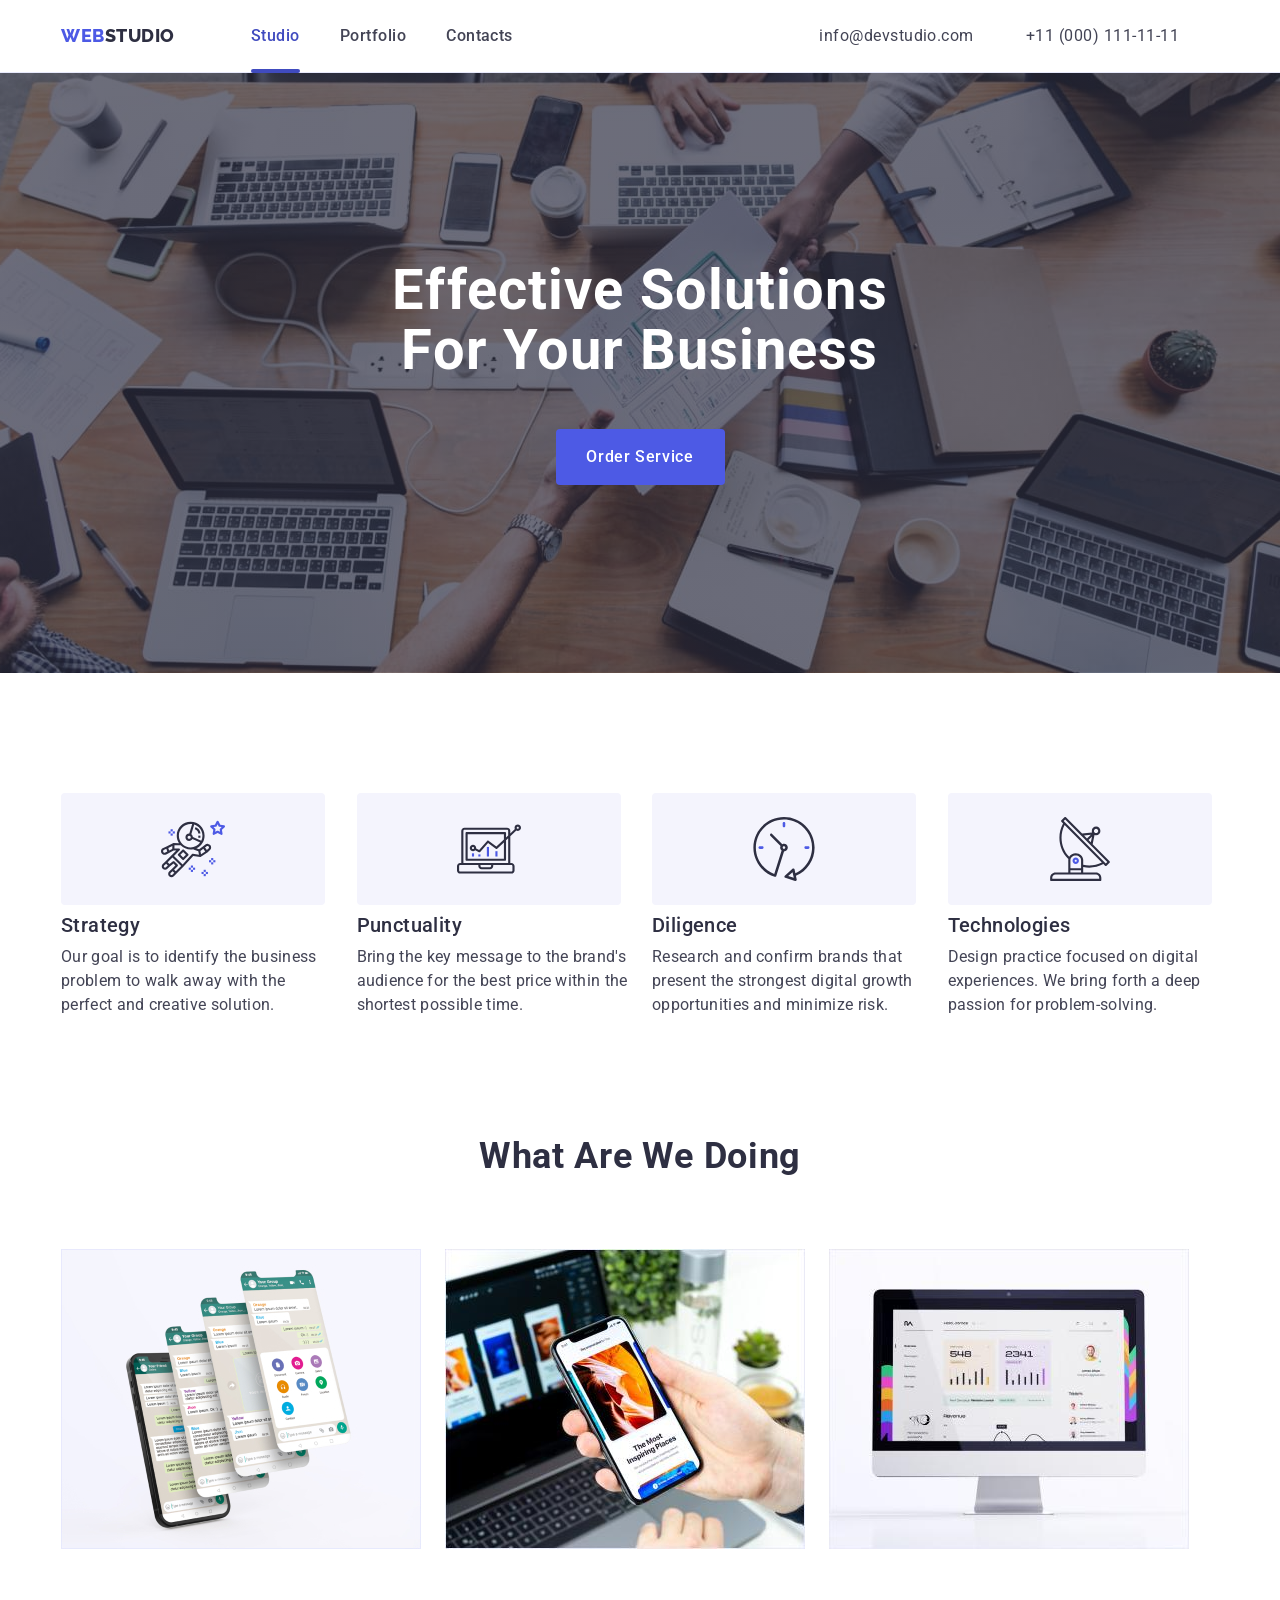
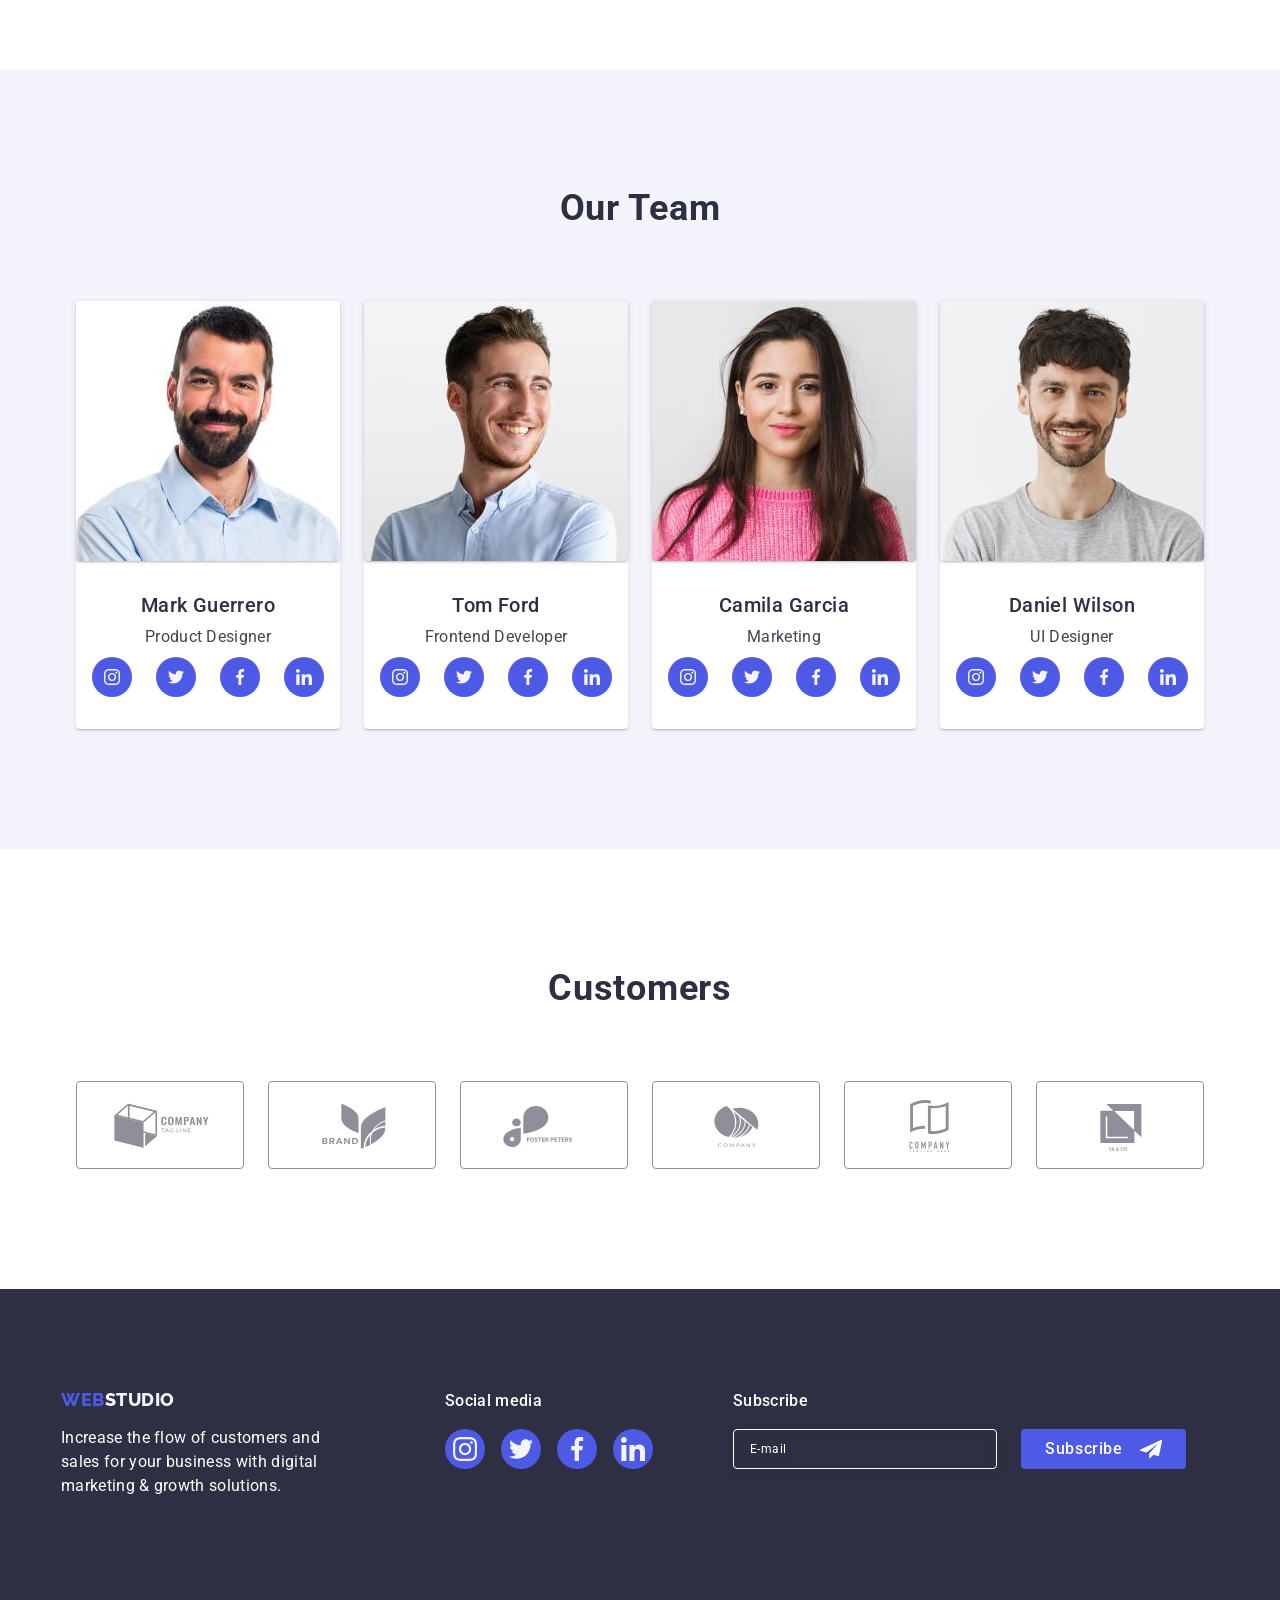
==== index.html @ eea5bcbc "Initial commit" ====
<!DOCTYPE html>
<html lang="en">
  <head>
    <meta charset="UTF-8" />
    <meta name="viewport" content="width=device-width, initial-scale=1.0" />
    <link rel="preconnect" href="https://fonts.googleapis.com" />
    <link rel="preconnect" href="https://fonts.gstatic.com" crossorigin />
    <link
      href="https://fonts.googleapis.com/css2?family=Raleway:wght@800&family=Roboto:wght@400;500;700&display=swap"
      rel="stylesheet"
    />
    <link
      rel="stylesheet"
      href="https://cdnjs.cloudflare.com/ajax/libs/modern-normalize/2.0.0/modern-normalize.min.css"
      integrity="sha512-4xo8blKMVCiXpTaLzQSLSw3KFOVPWhm/TRtuPVc4WG6kUgjH6J03IBuG7JZPkcWMxJ5huwaBpOpnwYElP/m6wg=="
      crossorigin="anonymous"
      referrerpolicy="no-referrer"
    />
    <link rel="stylesheet" href="./css/style.css" />
    <link rel="stylesheet" href="./css/media.css" />
    <title>Web-Studio</title>
  </head>
  <body>
    <header class="header">
      <div class="container header-container">
        <nav class="list header-navigation">
          <a class="logo link" href="./index.html"
            >Web<span class="studio">Studio</span></a
          >
          <ul class="list list-header">
            <li class="list-header-item">
              <a class="header-link active-studio link" href="./index.html"
                >Studio</a
              >
            </li>
            <li class="list-header-item">
              <a class="header-link link" href="./portfolio.html">Portfolio</a>
            </li>
            <li class="list-header-item">
              <a class="header-link link" href="">Contacts</a>
            </li>
          </ul>
        </nav>

        <address class="address">
          <ul class="list header-contacts-list">
            <li class="header-contacts-item">
              <a class="header-contacts link" href="mailto:info@devstudio.com"
                >info@devstudio.com</a
              >
            </li>
            <li class="header-contacts-item">
              <a class="header-contacts link" href="tel:+110001111111"
                >+11 (000) 111-11-11</a
              >
            </li>
          </ul>
        </address>
        <button class="open-menu-btn" type="button" data-menu-open>
          <svg class="svg-btn-open" width="32" height="22">
            <use href="./images/icons.svg#burger"></use>
          </svg>
        </button>
      </div>

      <!-- MOB    visually-hidden   MODAL -->
      <div class="mob-menu is-hidden" data-menu>
        <!-- <button class="close-menu-btn" type="button">X</button> -->
        <div>
          <button type="button" class="modal-btn" data-menu-close>
            <svg class="svg-btn-close" width="8" height="8">
              <use href="./images/icons.svg#icon-close-black"></use>
            </svg>
          </button>

          <ul class="list list-mob">
            <li class="list-mob-item">
              <a class="mob-link active-studio link" href="./index.html"
                >Studio</a
              >
            </li>
            <li class="list-mob-item">
              <a class="mob-link link" href="./portfolio.html">Portfolio</a>
            </li>
            <li class="list-mob-item">
              <a class="mob-link link" href="">Contacts</a>
            </li>
          </ul>
        </div>

        <div>
          <address class="address-mob">
            <ul class="list mob-contacts-list">
              <li class="mob-contacts-item-tel">
                <a class="mob-contacts-tel link" href="tel:+110001111111"
                  >+11 (000) 111-11-11</a
                >
              </li>
              <li class="mob-contacts-item-mail">
                <a
                  class="mob-contacts-mail link"
                  href="mailto:info@devstudio.com"
                  >info@devstudio.com</a
                >
              </li>
            </ul>
          </address>

          <ul class="list mob-soc-list">
            <li class="mob-soc-item">
              <a href="" class="link mob-soc-link">
                <svg class="icon-svg" width="24" height="24">
                  <use href="./images/icons.svg#icon-instagram"></use>
                </svg>
              </a>
            </li>
            <li class="mob-soc-item">
              <a href="" class="link mob-soc-link">
                <svg class="icon-svg" width="24" height="24">
                  <use href="./images/icons.svg#icon-twitter"></use>
                </svg>
              </a>
            </li>
            <li class="mob-soc-item">
              <a href="" class="link mob-soc-link">
                <svg class="icon-svg" width="24" height="24">
                  <use href="./images/icons.svg#icon-facebook"></use>
                </svg>
              </a>
            </li>
            <li class="mob-soc-item">
              <a href="" class="link mob-soc-link">
                <svg class="icon-svg" width="24" height="24">
                  <use href="./images/icons.svg#icon-linkedin"></use>
                </svg>
              </a>
            </li>
          </ul>
        </div>
      </div>
    </header>

    <main>
      <section class="hero">
        <div class="container">
          <h1 class="hero-title">Effective Solutions for Your Business</h1>

          <button class="hero-btn" type="button" data-modal-open>
            Order Service
          </button>
        </div>
      </section>

      <section class="studio">
        <div class="container">
          <h2 class="visually-hidden" id="Studio">Studio</h2>
          <ul class="list container-studio">
            <li class="studio-menu-item">
              <div class="icon-sudio">
                <svg class="icon-svg" width="64" height="64">
                  <use href="./images/icons.svg#icon-astronaut"></use>
                </svg>
              </div>
              <h3 class="studio-subtitle">Strategy</h3>
              <p class="studio-text">
                Our goal is to identify the business problem to walk away with
                the perfect and creative solution.
              </p>
            </li>
            <li class="studio-menu-item">
              <div class="icon-sudio">
                <svg class="icon-svg" width="64" height="64">
                  <use href="./images/icons.svg#icon-diagram"></use>
                </svg>
              </div>
              <h3 class="studio-subtitle">Punctuality</h3>
              <p class="studio-text">
                Bring the key message to the brand's audience for the best price
                within the shortest possible time.
              </p>
            </li>
            <li class="studio-menu-item">
              <div class="icon-sudio">
                <svg class="icon-svg" width="64" height="64">
                  <use href="./images/icons.svg#icon-clock"></use>
                </svg>
              </div>
              <h3 class="studio-subtitle">Diligence</h3>
              <p class="studio-text">
                Research and confirm brands that present the strongest digital
                growth opportunities and minimize risk.
              </p>
            </li>
            <li class="studio-menu-item">
              <div class="icon-sudio">
                <svg class="icon-svg" width="64" height="64">
                  <use href="./images/icons.svg#icon-antenna"></use>
                </svg>
              </div>
              <h3 class="studio-subtitle">Technologies</h3>
              <p class="studio-text">
                Design practice focused on digital experiences. We bring forth a
                deep passion for problem-solving.
              </p>
            </li>
          </ul>
        </div>
      </section>

      <section class="whatdoes">
        <div class="container">
          <h2 class="whatdoes-title">What are we doing</h2>
          <ul class="list container-whatdoes">
            <li class="whatdoes-menu-item">
              <img
                srcset="
                  ./images/Rectangle1.jpg    1x,
                  ./images/Rectangle1-x2.jpg 2x
                "
                src="./images/Rectangle1.jpg"
                alt="Drawing Portfolio 1"
                width="360"
                height="300"
              />
            </li>
            <li class="whatdoes-menu-item">
              <img
                srcset="
                  ./images/Rectangle2.jpg    1x,
                  ./images/Rectangle2-x2.jpg 2x
                "
                src="./images/Rectangle2.jpg"
                alt="Drawing Portfolio 2"
                width="360"
                height="300"
              />
            </li>
            <li class="whatdoes-menu-item">
              <img
                srcset="
                  ./images/Rectangle3.jpg    1x,
                  ./images/Rectangle3-x2.jpg 2x
                "
                src="./images/Rectangle3.jpg"
                alt="Drawing Portfolio 3"
                width="360"
                height="300"
              />
            </li>
          </ul>
        </div>
      </section>

      <section class="ourteam">
        <div class="container">
          <h2 class="ourteam-title">Our Team</h2>
          <ul class="list container-ourteam">
            <li class="ourteam-meny-item">
              <img
                srcset="./images/Mark.jpg 1x, ./images/Mark-x2.jpg 2x"
                src="./images/Mark.jpg"
                alt="foto Mark"
                width="264"
                class="ourteam-meny-item"
                height="260"
              />
              <div class="ourteam-position">
                <h3 class="ourteam-subtitle">Mark Guerrero</h3>
                <p class="ourteam-text">Product Designer</p>
                <ul class="list soc-link-list">
                  <li class="soc-link-item">
                    <a href="" class="link soc-link">
                      <svg class="icon-svg" width="16" height="16">
                        <use href="./images/icons.svg#icon-instagram"></use>
                      </svg>
                    </a>
                  </li>
                  <li class="soc-link-item">
                    <a href="" class="link soc-link">
                      <svg class="icon-svg" width="16" height="16">
                        <use href="./images/icons.svg#icon-twitter"></use>
                      </svg>
                    </a>
                  </li>
                  <li class="soc-link-item">
                    <a href="" class="link soc-link">
                      <svg class="icon-svg" width="16" height="16">
                        <use href="./images/icons.svg#icon-facebook"></use>
                      </svg>
                    </a>
                  </li>
                  <li class="soc-link-item">
                    <a href="" class="link soc-link">
                      <svg class="icon-svg" width="16" height="16">
                        <use href="./images/icons.svg#icon-linkedin"></use>
                      </svg>
                    </a>
                  </li>
                </ul>
              </div>
            </li>
            <li class="ourteam-meny-item">
              <img
                srcset="./images/Tom.jpg 1x, ./images/Tom-x2.jpg 2x"
                src="./images/Tom.jpg"
                alt="foto Tom"
                width="264"
                class="ourteam-meny-item"
                height="260"
              />
              <div class="ourteam-position">
                <h3 class="ourteam-subtitle">Tom Ford</h3>
                <p class="ourteam-text">Frontend Developer</p>
                <ul class="list soc-link-list">
                  <li class="soc-link-item">
                    <a href="" class="link soc-link">
                      <svg class="icon-svg" width="16" height="16">
                        <use href="./images/icons.svg#icon-instagram"></use>
                      </svg>
                    </a>
                  </li>
                  <li class="soc-link-item">
                    <a href="" class="link soc-link">
                      <svg class="icon-svg" width="16" height="16">
                        <use href="./images/icons.svg#icon-twitter"></use>
                      </svg>
                    </a>
                  </li>
                  <li class="soc-link-item">
                    <a href="" class="link soc-link">
                      <svg class="icon-svg" width="16" height="16">
                        <use href="./images/icons.svg#icon-facebook"></use>
                      </svg>
                    </a>
                  </li>
                  <li class="soc-link-item">
                    <a href="" class="link soc-link">
                      <svg class="icon-svg" width="16" height="16">
                        <use href="./images/icons.svg#icon-linkedin"></use>
                      </svg>
                    </a>
                  </li>
                </ul>
              </div>
            </li>
            <li class="ourteam-meny-item">
              <img
                srcset="./images/Camila.jpg 1x, ./images/Camila-x2.jpg 2x"
                src="./images/Camila.jpg"
                alt="foto Camila"
                width="264"
                class="ourteam-meny-item"
                height="260"
              />
              <div class="ourteam-position">
                <h3 class="ourteam-subtitle">Camila Garcia</h3>
                <p class="ourteam-text">Marketing</p>
                <ul class="list soc-link-list">
                  <li class="soc-link-item">
                    <a href="" class="link soc-link">
                      <svg class="icon-svg" width="16" height="16">
                        <use href="./images/icons.svg#icon-instagram"></use>
                      </svg>
                    </a>
                  </li>
                  <li class="soc-link-item">
                    <a href="" class="link soc-link">
                      <svg class="icon-svg" width="16" height="16">
                        <use href="./images/icons.svg#icon-twitter"></use>
                      </svg>
                    </a>
                  </li>
                  <li class="soc-link-item">
                    <a href="" class="link soc-link">
                      <svg class="icon-svg" width="16" height="16">
                        <use href="./images/icons.svg#icon-facebook"></use>
                      </svg>
                    </a>
                  </li>
                  <li class="soc-link-item">
                    <a href="" class="link soc-link">
                      <svg class="icon-svg" width="16" height="16">
                        <use href="./images/icons.svg#icon-linkedin"></use>
                      </svg>
                    </a>
                  </li>
                </ul>
              </div>
            </li>
            <li class="ourteam-meny-item">
              <img
                srcset="./images/Daniel.jpg 1x, ./images/Daniel-x2.jpg 2x"
                src="./images/Daniel.jpg"
                alt="foto Daniel"
                width="264"
                class="ourteam-meny-item"
                height="260"
              />
              <div class="ourteam-position">
                <h3 class="ourteam-subtitle">Daniel Wilson</h3>
                <p class="ourteam-text">UI Designer</p>
                <ul class="list soc-link-list">
                  <li class="soc-link-item">
                    <a href="" class="link soc-link">
                      <svg class="icon-svg" width="16" height="16">
                        <use href="./images/icons.svg#icon-instagram"></use>
                      </svg>
                    </a>
                  </li>
                  <li class="soc-link-item">
                    <a href="" class="link soc-link">
                      <svg class="icon-svg" width="16" height="16">
                        <use href="./images/icons.svg#icon-twitter"></use>
                      </svg>
                    </a>
                  </li>
                  <li class="soc-link-item">
                    <a href="" class="link soc-link">
                      <svg class="icon-svg" width="16" height="16">
                        <use href="./images/icons.svg#icon-facebook"></use>
                      </svg>
                    </a>
                  </li>
                  <li class="soc-link-item">
                    <a href="" class="link soc-link">
                      <svg class="icon-svg" width="16" height="16">
                        <use href="./images/icons.svg#icon-linkedin"></use>
                      </svg>
                    </a>
                  </li>
                </ul>
              </div>
            </li>
          </ul>
        </div>
      </section>

      <section class="customers">
        <div class="container">
          <h2 class="customers-title">Customers</h2>
          <ul class="list customers-list">
            <li class="customers-item">
              <a href="" class="link customers-link">
                <svg class="svg-customers" width="104" height="56">
                  <use href="./images/icons.svg#icon-Logo-6"></use>
                </svg>
              </a>
            </li>
            <li class="customers-item">
              <a href="" class="link customers-link">
                <svg class="svg-customers" width="104" height="56">
                  <use href="./images/icons.svg#icon-Logo-5"></use>
                </svg>
              </a>
            </li>
            <li class="customers-item">
              <a href="" class="link customers-link">
                <svg class="svg-customers" width="104" height="56">
                  <use href="./images/icons.svg#icon-Logo-4"></use>
                </svg>
              </a>
            </li>
            <li class="customers-item">
              <a href="" class="link customers-link">
                <svg class="svg-customers" width="104" height="56">
                  <use href="./images/icons.svg#icon-Logo-3"></use>
                </svg>
              </a>
            </li>
            <li class="customers-item">
              <a href="" class="link customers-link">
                <svg class="svg-customers" width="104" height="56">
                  <use href="./images/icons.svg#icon-Logo-2"></use>
                </svg>
              </a>
            </li>
            <li class="customers-item">
              <a href="" class="link customers-link">
                <svg class="svg-customers" width="104" height="56">
                  <use href="./images/icons.svg#icon-Logo-1"></use>
                </svg>
              </a>
            </li>
          </ul>
        </div>
      </section>
    </main>

    <footer class="footer">
      <div class="container footer-con">
        <div class="f-logo-p">
          <a class="footer-logo link" href="./index.html">
            Web<span class="footer-span">Studio</span></a
          >

          <p class="footer-text">
            Increase the flow of customers and sales for your business with
            digital marketing & growth solutions.
          </p>
        </div>

        <div class="footer-list-link">
          <p class="footer-text-soc">Social media</p>
          <ul class="list footer-list">
            <li class="footer-item">
              <a href="" class="link footer-soc-link">
                <svg class="icon-svg" width="24" height="24">
                  <use href="./images/icons.svg#icon-instagram"></use>
                </svg>
              </a>
            </li>
            <li class="footer-item">
              <a href="" class="link footer-soc-link">
                <svg class="icon-svg" width="24" height="24">
                  <use href="./images/icons.svg#icon-twitter"></use>
                </svg>
              </a>
            </li>
            <li class="footer-item">
              <a href="" class="link footer-soc-link">
                <svg class="icon-svg" width="24" height="24">
                  <use href="./images/icons.svg#icon-facebook"></use>
                </svg>
              </a>
            </li>
            <li class="footer-item">
              <a href="" class="link footer-soc-link">
                <svg class="icon-svg" width="24" height="24">
                  <use href="./images/icons.svg#icon-linkedin"></use>
                </svg>
              </a>
            </li>
          </ul>
        </div>
        <div class="footer-subscribe">
          <p class="footer-subscribe-text">Subscribe</p>
          <form class="footer-subscribe-form">
            <label for="subscribe-email" class="subscribe-email">
              <input
                name="subscribe-email"
                type="email"
                id="subscribe-email"
                class="subscribe-iput"
                placeholder="E-mail"
              />
            </label>
            <button type="submit" class="footer-subscribe-btn">
              Subscribe
              <svg class="svg-footer-btn" width="24" height="24">
                <use href="./images/icons.svg#icon-icon-send"></use>
              </svg>
            </button>
          </form>
        </div>
      </div>
    </footer>

    <!-- MODAL -->
    <div class="backdrop is-hidden" data-modal>
      <div class="modal">
        <button type="button" class="modal-btn" data-modal-close>
          <svg class="svg-btn-close" width="8" height="8">
            <use href="./images/icons.svg#icon-close-black"></use>
          </svg>
        </button>
        <p class="footer-text-soc madal-title">
          Leave your contacts and we will call you back
        </p>

        <form class="madal-form">
          <div class="modal-filed">
            <label for="user-name" class="input-text">Name</label>
            <div class="icon-absolut">
              <input
                class="modal-input"
                type="text"
                name="user-name"
                id="user-name"
              />
              <svg class="svg-input-icon" width="18" height="24">
                <use href="./images/icons.svg#icon-V1"></use>
              </svg>
            </div>
          </div>
          <div class="modal-filed">
            <label for="user-phone" class="input-text">Phone</label>
            <div class="icon-absolut">
              <input
                class="modal-input"
                type="tel"
                name="user-phone"
                id="user-phone"
              />
              <svg class="svg-input-icon" width="18" height="24">
                <use href="./images/icons.svg#icon-V2"></use>
              </svg>
            </div>
          </div>
          <div class="modal-filed">
            <label for="user-email" class="input-text">Email</label>
            <div class="icon-absolut">
              <input
                class="modal-input"
                type="email"
                name="user-email"
                id="user-email"
              />
              <svg class="svg-input-icon" width="18" height="24">
                <use href="./images/icons.svg#icon-V3"></use>
              </svg>
            </div>
          </div>

          <div class="modal-com-agree">
            <label for="user-comment" class="input-text">Comment</label>
            <textarea
              id="user-comment"
              class="more-text"
              name="user-comment"
              placeholder="Text input"
            ></textarea>
          </div>
          <div class="modal-com-checkbox">
            <input
              type="checkbox"
              id="user-privacy"
              name="user-privacy"
              class="modal-checkbox visually-hidden"
              value="true"
            />
            <label for="user-privacy" class="modal-check">
              <span class="privacy-span">
                <svg class="check-icon" width="10" height="8">
                  <use href="./images/icons.svg#icon-vector"></use>
                </svg>
              </span>
              I accept the terms and conditions of the
              <a href="" class="modal-check privacy-polisi">Privacy Policy</a>
            </label>
          </div>
          <div class="madal-sent">
            <button type="submit" class="madal-sent-btn">Send</button>
          </div>
        </form>
      </div>
    </div>
    <script src="./js/modal.js"></script>
    <script src="./js/menu.js"></script>
  </body>
</html>
---- css/style.css ----
:root {
  --primari-color: #2e2f42;
  --second-color: #ffffff;
  --another-color: #4d5ae5;
  --text-color: #434455;
  --text-color-f: #f4f4fd;
  --color-border-btn: 1px solid #e7e9fc;
  /* --transition:  */
}
body {
  font-family: 'Roboto', sans-serif;
  color: #434455;
  background-color: var(--second-color);
}

p,
h1,
h2,
h3,
h4,
h5,
h6 {
  margin-top: 0;
  margin-bottom: 0;
}
a {
  text-decoration: none;
}
img {
  display: block;
}

.logo {
  font-family: 'Raleway', sans-serif;
  font-weight: 800;
  font-size: 18px;
  line-height: 1.17;
  text-transform: uppercase;
  letter-spacing: 0.03em;
  color: var(--another-color);

  /* margin-right: 76px; */
}
.list {
  list-style-type: none;
  padding-left: 0;
  margin: 0;
}
.link {
  text-decoration: none;
}

.container {
  width: 100%;
  max-width: 1158px;
  padding-left: 15px;
  padding-right: 15px;
  margin: 0 auto;
  /* outline: 2px solid red; */
}
.header {
  box-shadow: 0px 2px 1px rgba(46, 47, 66, 0.08),
    0px 1px 1px rgba(46, 47, 66, 0.16), 0px 1px 6px rgba(46, 47, 66, 0.08);
}
.header-container {
  display: flex;
  align-items: center;

  justify-content: space-between;
}
.list-header {
  display: none;
}
.address {
  display: none;
}

.header-navigation {
  display: flex;
  align-items: center;
}

.header-link {
  padding: 24px 0;
  color: #434455;
  font-weight: 500;
  font-size: 16px;
  line-height: 1.5;
  letter-spacing: 0.02em;

  /* NEW */
  display: block;
  width: 100%;
  position: relative;
  transition-property: color;
  transition-duration: 250ms;
  transition-timing-function: cubic-bezier(0.4, 0, 0.2, 1);
}

span {
  color: var(--primari-color);
}

.header {
  border-bottom: 1px solid #e7e9fc;
}

/* MOB-MODAL */
.open-menu-btn {
  padding: 24px 0;
  border: none;
  background-color: transparent;
}
.mob-link.modal-active-portfolio {
  color: #404bbf;
}
.mob-menu {
  display: flex;
  flex-direction: column;
  justify-content: space-between;
  overflow: auto;
  top: 0;
  z-index: 999;
  padding: 24px 0 40px 40px;
  position: fixed;
  width: 100vw;
  height: 100vh;
  background: #fff;
  box-shadow: 0px 1px 6px 0px rgba(46, 47, 66, 0.08),
    0px 1px 1px 0px rgba(46, 47, 66, 0.16),
    0px 2px 1px 0px rgba(46, 47, 66, 0.08);
}

.close-menu-btn {
}
.list {
}
.list-mob {
  padding-top: 80px;
  margin-bottom: 20px;
}
.list-mob-item:not(:last-child) {
  margin-bottom: 40px;
}
.mob-link {
  font-size: 36px;
  font-weight: 700;
  line-height: 1.11;

  text-transform: capitalize;
  color: #2e2f42;
}
.active-studio {
  color: #404bbf;
}
.link {
}
.address-mob {
}
.mob-contacts-list {
  font-style: normal;
}
.mob-contacts-item-mail {
  margin-bottom: 48px;
  max-width: 192px;
}

.mob-contacts-mail {
  color: #434455;
  font-size: 20px;
  font-weight: 500;
  line-height: 1.2;
}

.mob-contacts-item-tel {
  font-size: 26px;
  font-weight: 700;
  line-height: 1.11;
  text-transform: capitalize;
  margin-bottom: 40px;
}

.mob-contacts-tel {
  color: #4d5ae5;
}
.mob-contacts-mail {
  color: #434455;
  font-size: 20px;
  font-weight: 500;
  line-height: 1.2;
}
.mob-link:is(:hover, :focus) {
  color: #404bbf;
}
.mob-contacts-mail.link:is(:hover, :focus) {
  color: #404bbf;
}
.mob-soc-list {
  display: flex;
  /* gap: 56px; */
  gap: 35px;
}
.mob-soc-item {
  display: flex;
  width: 40px;
  height: 40px;
}
.mob-soc-link {
  display: flex;
  width: 100%;
  height: 100%;
  background: #4d5ae5;
  border-radius: 50%;
  justify-content: center;
  align-items: center;
  transition-property: background-color;
  transition-duration: 250ms;
  transition-timing-function: cubic-bezier(0.4, 0, 0.2, 1);
}
.mob-soc-link:is(:hover, :focus) {
  background-color: #31d0aa;
}

.hero {
  /* background-color: var(--primari-color); */
  background-image: linear-gradient(
      rgba(46, 47, 66, 0.7),
      rgba(46, 47, 66, 0.7)
    ),
    url(../images/hero-mob-x1.jpg);
  background-repeat: no-repeat;
  background-position: center;
  background-size: cover;
  max-width: 1440px;
  padding: 112px 0;
  margin: auto;
}
@media (min-device-pixel-ratio: 2),
  (min-resolution: 192dpi),
  (min-resolution: 2dppx) {
  .hero {
    background-image: linear-gradient(
        rgba(46, 47, 66, 0.7),
        rgba(46, 47, 66, 0.7)
      ),
      url(../images/hero-mob-x2.jpg);
  }
}

.hero-title {
  font-weight: 700;
  font-size: 36px;
  line-height: 1.1;
  letter-spacing: 0.72px;
  text-align: center;
  color: var(--second-color);
  max-width: 320px;
  margin: 0 auto;
  margin-bottom: 72px;
  text-transform: capitalize;
}

.hero-btn {
  font-family: 'Roboto', sans-serif;
  font-weight: 500;
  font-size: 16px;
  line-height: 1.5;
  letter-spacing: 0.04em;
  cursor: pointer;
  color: var(--second-color);
  background-color: #4d5ae5;
  display: block;
  margin: 0 auto;
  min-width: 169px;
  height: 56px;
  border: none;
  border-radius: 4px;
  transition-property: background-color;
  transition-duration: 250ms;
  transition-timing-function: cubic-bezier(0.4, 0, 0.2, 1);
  /* box-shadow: 0px 4px 4px rgba(0, 0, 0, 0.15); */
}
.hero-btn:is(:hover, :focus) {
  background-color: #404bbf;
}

.studio {
  padding: 96px 0;
}

.visually-hidden {
  position: absolute;
  width: 1px;
  height: 1px;
  margin: -1px;
  border: 0;
  padding: 0;

  white-space: nowrap;
  clip-path: inset(100%);
  clip: rect(0 0 0 0);
  overflow: hidden;
}

.container-studio {
  display: flex;
  flex-wrap: wrap;
  gap: 72px;
  /* padding-top: 96px; */
}
.studio-menu-item {
  width: 100%;
  /* width: calc((100% - 72px) / 4); */
}
.icon-sudio {
  display: none;
  width: 264px;
  height: 112px;
  padding-top: 0;
  justify-content: center;
  align-items: center;
  background: #f4f4fd;
  border-radius: 4px;
  margin-bottom: 8px;
}
.studio-subtitle {
  color: var(--primari-color);
  text-align: center;
  font-weight: 700;
  font-size: 36px;
  line-height: 1.1;
  letter-spacing: 0.72px;
  /* letter-spacing: 0.02em; */
  text-transform: capitalize;
  color: var(--primari-color);
  margin-bottom: 8px;
  align-items: center;
  justify-content: center;
}

.studio-text {
  color: var(--text-color);
  font-size: 16px;
  font-weight: 500;
  line-height: 1.5;
  letter-spacing: 0.32px;
}
.whatdoes {
  padding-bottom: 120px;
}
.container-whatdoes {
  display: flex;
  gap: 24px;
  margin-right: 0;
  padding: 0;
  margin: 0;
}

.whatdoes-title {
  font-weight: 700;
  font-size: 36px;
  line-height: 1.11;
  letter-spacing: 0.02em;
  text-transform: capitalize;
  text-align: center;
  color: var(--primari-color);
  margin-bottom: 72px;
}

.ourteam {
  background-color: var(--text-color-f);
  padding: 96px 0;
}
.container-ourteam {
  display: flex;
  flex-wrap: wrap;
  gap: 72px;
  margin: 0;
  padding-left: 0;

  align-items: center;
  justify-content: center;
}
.ourteam-title {
  font-weight: 700;
  font-size: 36px;
  line-height: 1.11;
  letter-spacing: 0.02em;
  text-transform: capitalize;
  text-align: center;
  color: var(--primari-color);
  margin-bottom: 72px;
}
.ourteam-meny-item {
  background-color: #ffffff;
  border-radius: 0px 0px 4px 4px;
  box-shadow: 0px 1px 6px rgba(46, 47, 66, 0.08),
    0px 1px 1px rgba(46, 47, 66, 0.16), 0px 2px 1px rgba(46, 47, 66, 0.08);
}

.ourteam-subtitle {
  font-weight: 500;
  font-size: 20px;
  line-height: 1.2;
  letter-spacing: 0.02em;
  color: var(--primari-color);
  text-align: center;
  margin-bottom: 8px;
}
.ourteam-text {
  font-weight: 400;
  font-size: 16px;
  line-height: 1.5;
  letter-spacing: 0.02em;
  color: #434455;
  text-align: center;
  margin-bottom: 8px;
}
.ourteam-position {
  /* position: relative; */
  padding: 32px 0;
}
.soc-link-list {
  display: flex;
  gap: 24px;
  justify-content: center;
}
.soc-link-item {
  display: flex;
  width: 40px;
  height: 40px;
}
.soc-link {
  display: flex;
  width: 100%;
  height: 100%;
  background: #4d5ae5;
  border-radius: 50%;
  justify-content: center;
  align-items: center;
  transition-property: background-color;
  transition-duration: 250ms;
  transition-timing-function: cubic-bezier(0.4, 0, 0.2, 1);
}
.soc-link:is(:hover, :focus) {
  background-color: #404bbf;
}
.icon-svg {
  display: flex;
  justify-content: center;
  align-items: center;
  fill: #f4f4fd;
}

.customers-title {
  font-weight: 700;
  font-size: 36px;
  line-height: 1.11;
  letter-spacing: 0.02em;
  text-transform: capitalize;
  text-align: center;
  color: var(--primari-color);
  margin-bottom: 72px;
}
.customers {
  padding-top: 96px;
  padding-bottom: 96px;
}
.customers-list {
  display: flex;
  gap: 88px 16px;
  flex-wrap: wrap;
}
.customers-item {
  height: 88px;
  width: calc((100% - 16px) / 2);
}
.customers-link {
  display: flex;
  width: 100%;
  height: 100%;
  border: 1px solid #8e8f99;
  border-radius: 4px;
  justify-content: center;
  align-items: center;
  color: #8e8f99;
  transition: border-color 250ms cubic-bezier(0.4, 0, 0.2, 1),
    color 250ms cubic-bezier(0.4, 0, 0.2, 1);
}
.svg-customers {
  fill: currentColor;
}
.customers-link:is(:hover, :focus) {
  color: #404bbf;
  border-color: #404bbf;
}

.footer {
  background-color: var(--primari-color);
  padding: 100px 0;
}
.footer-logo {
  display: inline-block;
  margin-bottom: 16px;
}

.footer-logo.link {
  font-family: 'Raleway', sans-serif;
  font-weight: 800;
  font-size: 18px;
  text-transform: uppercase;
  letter-spacing: 0.03em;
  line-height: 1.17;
  color: var(--another-color);
}
.footer-logo span {
  color: var(--another-color);
}
.link {
  text-decoration: none;
  letter-spacing: 0.03em;
}
.footer .footer-span {
  color: #f4f4fd;
}
.footer-con {
  display: flex;
  flex-direction: column;
  align-items: baseline;
}

.f-logo-p {
  display: block;
  margin: 0 auto;
}
a.footer-logo.link {
  display: flex;
  justify-content: center;
}
.footer-text {
  font-weight: 400;
  font-size: 16px;
  line-height: 1.5;
  letter-spacing: 0.02em;
  color: var(--text-color-f);
  display: block;
  margin: 0 auto;
  margin-bottom: 72px;
}
.footer-text-soc {
  margin-bottom: 16px;
  font-weight: 500;
  font-size: 16px;
  line-height: 1.5;
  letter-spacing: 0.02em;
  color: var(--second-color);
  text-align: center;
}

.footer-list {
  display: flex;
  gap: 16px;
}
.footer-list-link {
  display: block;
  margin: 0 auto;
  margin-bottom: 72px;
}
.footer-item {
  display: flex;
  width: 40px;
  height: 40px;
}
.footer-soc-link {
  display: flex;
  width: 100%;
  height: 100%;
  background: #4d5ae5;
  border-radius: 50%;
  justify-content: center;
  align-items: center;
  transition-property: background-color;
  transition-duration: 250ms;
  transition-timing-function: cubic-bezier(0.4, 0, 0.2, 1);
}

.footer-soc-link:is(:hover, :focus) {
  background-color: #31d0aa;
}
/*--------------------- portfolio -----------------*/
/* .portfolio-listbtn-item {
  transition: color 250ms cubic-bezier(0.4, 0, 0.2, 1),
    background-color 250ms cubic-bezier(0.4, 0, 0.2, 1),
    border-color 250ms cubic-bezier(0.4, 0, 0.2, 1),
    box-shadow 250ms cubic-bezier(0.4, 0, 0.2, 1);
} */
.listbtn {
  font-family: 'Roboto', sans-serif;
  font-weight: 500;
  font-size: 16px;
  line-height: 1.5;
  letter-spacing: 0.04em;
  background-color: var(--text-color-f);
  cursor: pointer;
  color: var(--another-color);
  border-radius: 4px;
  padding: 12px 24px;
  border: var(--color-border-btn);
  transition: color 250ms cubic-bezier(0.4, 0, 0.2, 1),
    background-color 250ms cubic-bezier(0.4, 0, 0.2, 1),
    border-color 250ms cubic-bezier(0.4, 0, 0.2, 1),
    box-shadow 250ms cubic-bezier(0.4, 0, 0.2, 1);
}

.listbtn.actv:is(:hover, :focus) {
  background-color: #404bbf;
  color: #ffffff;
  border: 1px solid transparent;
  box-shadow: 0px 3px 1px rgba(0, 0, 0, 0.1), 0px 2px 1px rgba(0, 0, 0, 0.08),
    0px 2px 2px rgba(0, 0, 0, 0.12);
}

.rowpictures-title {
  font-weight: 500;
  font-size: 20px;
  line-height: 1.2;
  letter-spacing: 0.02em;
  color: var(--primari-color);
  margin-bottom: 8px;
}
.rowpictures-text {
  font-weight: 400;
  font-size: 16px;
  line-height: 1.5;
  letter-spacing: 0.02em;
  color: var(--text-color);
}
.portfolio {
  padding-top: 96px;
  padding-bottom: 120px;
}
.portfolio-listbtn {
  display: flex;
  flex-wrap: wrap;
  margin-bottom: 72px;
  gap: 24px;
  justify-content: center;
  padding-left: 0;
}
.portfolio-link {
  display: block;
  transition: box-shadow 250ms cubic-bezier(0.4, 0, 0.2, 1);
}
.portfolio-link:is(:hover, :focus) {
  box-shadow: 0px 1px 6px rgba(46, 47, 66, 0.08),
    0px 1px 1px rgba(46, 47, 66, 0.16), 0px 2px 1px rgba(46, 47, 66, 0.08);
}
.portfolio-link:is(:hover, :focus) .portfolio-text {
  transform: translateY(0%);
}

.portfolio-img {
  position: relative;
  overflow: hidden;
}
.portfolio-list-rowpictures {
  display: flex;
  flex-wrap: wrap;
  gap: 24px;
  row-gap: 48px;
}
.portfolio-text {
  position: absolute;
  color: var(--text-color-f);
  top: 0;
  font-size: 16px;
  line-height: 1.5;
  letter-spacing: 0.02em;
  padding: 40px 32px;
  background-color: #4d5ae5;
  height: 100%;
  width: 100%;
  transform: translateY(100%);
  transition: transform 250ms cubic-bezier(0.4, 0, 0.2, 1);
}
.portfolio-name {
  padding: 32px 16px;
  border: 1px solid #e7e9fc;
  border-top: none;
}
.footer-text {
  max-width: 264px;
}
/* ------------------Modal-------------- */

.backdrop {
  position: fixed;
  top: 0;
  left: 0;
  width: 100%;
  height: 100%;
  background-color: rgba(46, 47, 66, 0.4);
  transition: opacity 250ms cubic-bezier(0.4, 0, 0.2, 1),
    visibility 250ms cubic-bezier(0.4, 0, 0.2, 1);
}
.modal {
  width: 392px;
  height: 584px;
  position: absolute;
  top: 50%;
  left: 50%;
  transform: translate(-50%, -50%) scale(1);
  background: #fcfcfc;
  box-shadow: 0px 1px 1px rgba(0, 0, 0, 0.14), 0px 1px 3px rgba(0, 0, 0, 0.12),
    0px 2px 1px rgba(0, 0, 0, 0.2);
  border-radius: 4px;
  transition: transform 250ms cubic-bezier(0.4, 0, 0.2, 1);
  padding: 72px 16px 16px 16px;
}
.is-hidden {
  opacity: 0;
  visibility: hidden;
  pointer-events: none;
}

.modal-btn {
  display: flex;
  position: absolute;
  right: 24px;
  top: 24px;
  width: 24px;
  height: 24px;
  border-radius: 50%;
  align-items: center;
  justify-content: center;
  background-color: #e7e9fc;
  border: 1px solid rgba(0, 0, 0, 0.1);
  padding: 0;
  cursor: pointer;
  transition: background-color 250ms cubic-bezier(0.4, 0, 0.2, 1),
    border 250ms cubic-bezier(0.4, 0, 0.2, 1);
}

.modal-btn:is(:hover, :focus) {
  background-color: #404bbf;
  border: none;
}
.svg-btn-close {
  transition: fill 250ms cubic-bezier(0.4, 0, 0.2, 1);
}
.modal-btn:is(:hover, :focus) .svg-btn-close {
  fill: #ffffff;
}

p.madal-title {
  font-style: normal;
  font-weight: 500;
  font-size: 16px;
  line-height: 1.5;
  text-align: center;
  letter-spacing: 0.02em;
  color: var(--primari-color);
}

.modal-input {
  width: 100%;
  height: 40px;
  border: 1px solid rgba(46, 47, 66, 0.4);
  border-radius: 4px;
  padding-left: 38px;
  outline: transparent;
  background: transparent;
  transition: border-color 250ms cubic-bezier(0.4, 0, 0.2, 1);
}
.input-text {
  display: block;
  font-weight: 400;
  font-size: 12px;
  line-height: 1.17;
  letter-spacing: 0.04em;
  color: #8e8f99;
  margin-bottom: 4px;
}
.icon-absolut {
  position: relative;
}
.svg-input-icon {
  fill: var(--primari-color);
  position: absolute;
  left: 16px;
  top: 50%;
  transform: translateY(-50%);
  transition: fill 250ms cubic-bezier(0.4, 0, 0.2, 1);
}
.modal-filed {
  margin-bottom: 8px;
}
/* .modal-filed :nth-child() {
  margin-bottom: 16px;
} */

.modal-input:focus-within {
  border: 1px solid var(--another-color);
}
.modal-input:focus-within + .svg-input-icon {
  fill: var(--another-color);
}
.more-text {
  width: 100%;
  height: 120px;
  padding: 8px 16px;
  resize: none;
  outline: transparent;
  border: 1px solid rgba(46, 47, 66, 0.4);
  border-radius: 4px;
  background: transparent;
  transition: border-color 250ms cubic-bezier(0.4, 0, 0.2, 1);
  font-size: 12px;
  line-height: 1.17;
  letter-spacing: 0.04em;
  color: rgba(46, 47, 66, 0.4);
}
.more-text:focus-within {
  border: 1px solid var(--another-color);
}
.modal-com-agree {
  margin-bottom: 16px;
}
/* .more-text::placeholder {
  font-size: 12px;
  line-height: 1.17;
  letter-spacing: 0.04em;
  color: rgba(46, 47, 66, 0.4);
} */

.check-icon {
  /* fill: #e90738; */
}
.modal-check span {
  width: 16px;
  height: 16px;
  border: 1px solid rgba(46, 47, 66, 0.4);
  border-radius: 2px;
  margin-right: 8px;
  display: inline-flex;
  align-items: center;
  justify-content: center;
  fill: transparent;
  transition: background-color 250ms cubic-bezier(0.4, 0, 0.2, 1),
    border 250ms cubic-bezier(0.4, 0, 0.2, 1),
    fill 250ms cubic-bezier(0.4, 0, 0.2, 1);
}

.modal-check {
  font-weight: 400;
  font-size: 12px;
  line-height: 1.17;
  letter-spacing: 0.04em;
  color: #8e8f99;
}
.modal-checkbox:checked + .modal-check span {
  background-color: #404bbf;
  fill: #f4f4fd;
  border: none;
}
.privacy-polisi {
  text-decoration-line: underline;
  line-height: 1.33;
  color: var(--another-color);
}
.modal-com-checkbox {
  margin-bottom: 24px;
}

.madal-sent-btn {
  font-weight: 500;
  font-size: 16px;
  line-height: 1.5;
  letter-spacing: 0.04em;
  color: #ffffff;
  min-width: 169px;
  height: 56px;
  background-color: var(--another-color);
  box-shadow: 0px 4px 4px rgba(0, 0, 0, 0.15);
  border-radius: 4px;
  cursor: pointer;
  border: none;
  display: block;
  margin: 0 auto;
  transition: background-color 250ms cubic-bezier(0.4, 0, 0.2, 1);
}
.madal-sent-btn:is(:hover, :focus),
.footer-subscribe-btn:is(:hover, :focus) {
  background-color: #404bbf;
}
.footer-subscribe {
  margin: 0 auto;
}
.footer-subscribe-text {
  font-weight: 500;
  font-size: 16px;
  line-height: 1.5;
  letter-spacing: 0.02em;
  color: #ffffff;
  margin-bottom: 16px;
  text-align: center;
}
.footer-subscribe-form {
  display: flex;
  flex-direction: column;
  gap: 16px;
  width: 100%;
}

.subscribe-iput {
  font-size: 12px;
  line-height: 1.5;
  letter-spacing: 0.04em;
  min-width: 264px;

  height: 40px;
  background-color: transparent;
  border: 1px solid #ffffff;
  filter: drop-shadow(0px 4px 4px rgba(0, 0, 0, 0.15));
  border-radius: 4px;
  padding-left: 16px;
  color: #ffffff;
}
.subscribe-iput::placeholder {
  color: #ffffff;
}
.footer-subscribe-btn {
  display: flex;
  align-items: center;
  justify-content: center;
  max-width: 165px;
  height: 40px;
  font-weight: 500;
  font-size: 16px;
  line-height: 1.5;
  letter-spacing: 0.04em;
  color: #ffffff;
  background: #4d5ae5;
  border-radius: 4px;
  cursor: pointer;
  border: none;
  transition: background-color 250ms cubic-bezier(0.4, 0, 0.2, 1);
  margin: 0 auto;
  padding: 0 24px;
}

.svg-footer-btn {
  margin-left: 16px;
  fill: #ffffff;
}
---- css/media.css ----
@media screen and (max-width: 427px) {
  .whatdoes {
    display: none;
  }
  .modal {
    width: 95%;
    max-width: 372px;
    overflow: scroll;
  }
}
@media screen and (min-width: 428px) {
  .container {
    max-width: 396px;
    padding: 0;
  }
  .whatdoes {
    display: none;
  }
  .mob-soc-list {
    display: flex;
    gap: 56px;
  }
  .mob-contacts-item-tel {
    font-size: 36px;
  }
}
@media screen and (min-width: 428px) and (max-width: 767px) {
  .subscribe-iput {
    width: 398px;
  }
}
/* TABLET */
@media screen and (min-width: 768px) {
  .modal {
    padding: 72px 24px 24px 24px;
  }
  .container {
    max-width: 738px;
  }

  .hero {
    /* background-color: var(--primari-color); */
    background-image: linear-gradient(
        rgba(46, 47, 66, 0.7),
        rgba(46, 47, 66, 0.7)
      ),
      url(../images/hero-tab-x1.jpg);
    background-repeat: no-repeat;
    background-position: center;
    background-size: cover;
    max-width: 1440px;
    padding: 112px 0;
    margin: auto;
  }
  /* .header-contacts-item {
    gap: 8px;
  } */

  @media (min-device-pixel-ratio: 2),
    (min-resolution: 192dpi),
    (min-resolution: 2dppx) {
    .hero {
      background-image: linear-gradient(
          rgba(46, 47, 66, 0.7),
          rgba(46, 47, 66, 0.7)
        ),
        url(../images/hero-tab-x2.jpg);
    }
  }
  .portfolio-link {
    width: 350px;
  }

  .container-studio {
    display: flex;
    gap: 72px 24px;
    padding-bottom: 96px;
  }
  .studio {
    padding: 0;
  }
  .studio-subtitle {
    text-align: unset;
  }
  .studio-menu-item {
    min-width: unset;
    width: calc((100% - 24px) / 2);
  }

  /* next section ourteam */
  .container-ourteam {
    gap: 64px 24px;
  }
  .ourteam-meny-item {
    min-width: 264px;
  }
  /* NEXT SECTION COSTOMERS */

  .customers-list {
    gap: 72px 24px;
  }

  .customers-item {
    max-width: 168px;
    width: calc((100% - 48px) / 3);
  }

  /* NEXT SECTION HERO */

  .hero-title {
    font-size: 56px;
    line-height: 1.07;
    letter-spacing: 1.12px;
    max-width: 496px;
    margin-bottom: 36px;
  }

  /* NEXT SECTION HEADER */
  .open-menu-btn {
    display: none;
  }

  .header-container {
    display: flex;
    align-items: center;
  }
  .logo {
    margin-right: 120px;
  }
  .header-contacts-list {
    display: flex;
    flex-direction: column;
    gap: 12px;
  }
  .list-header {
    display: flex;
    align-items: center;
    gap: 40px;
    /* padding: 24px 0; */
    margin: 0;
  }

  .active-studio::after {
    content: '';
    position: absolute;
    background-color: #404bbf;
    border-radius: 2px;
    height: 4px;
    width: 100%;
    bottom: -1px;
    right: 0;
  }
  .active-portfolio::after {
    content: '';
    position: absolute;
    background-color: #404bbf;
    border-radius: 2px;
    height: 4px;
    width: 100%;
    bottom: -1px;
    right: 0;
  }

  .header-contacts {
    font-weight: 400;
    font-size: 12px;
    line-height: 1.6;
    letter-spacing: 0.48px;
    color: #434455;
    /* NEW */
    transition-property: color;
    transition-duration: 250ms;
    transition-timing-function: cubic-bezier(0.4, 0, 0.2, 1);
  }
  .header-contacts-list {
    display: flex;
    align-items: center;
    /* gap: 40px; */
    margin: 0;
    padding: 0;
  }
  .header-contacts.link:is(:hover, :focus) {
    color: #404bbf;
  }
  .active-studio {
    color: #404bbf;
  }
  .active-portfolio {
    color: #404bbf;
  }
  .header-link {
    padding: 24px 0;
  }
  .header-link:is(:hover, :focus) {
    color: #404bbf;
  }
  .address {
    display: unset;
    font-style: normal;
    margin-left: auto;
  }
  .container-studio {
    padding-top: 96px;
  }
  /*   NEXT SECTION FOOTER */
  .footer-con {
    display: flex;
    flex-direction: row;
    flex-wrap: wrap;
    width: 544px;
  }
  .footer-subscribe-form {
    display: flex;
    flex-direction: row;
    gap: 24px;
    width: 100%;
  }
  .footer-subscribe,
  .f-logo-p,
  .footer-list-link {
    margin: 0;
  }
  .footer-text {
    margin-right: 24px;
  }
  .footer-subscribe-text {
    text-align: start;
  }
  a.footer-logo.link {
    display: flex;
    justify-content: start;
  }
  .customers-list {
    justify-content: center;
  }
}

/* WEB */
@media screen and (min-width: 1158px) {
  .modal {
    padding: 72px 24px 24px 24px;
  }
  .portfolio-listbtn {
    flex-wrap: nowrap;
  }
  .header-navigation {
    width: 72px;
  }
  .open-menu-btn {
    display: none;
  }
  .hero {
    /* background-color: var(--primari-color); */
    background-image: linear-gradient(
        rgba(46, 47, 66, 0.7),
        rgba(46, 47, 66, 0.7)
      ),
      url(../images/hero-web-x1.jpg);
    background-repeat: no-repeat;
    background-position: center;
    background-size: cover;
    max-width: 1440px;
    padding: 112px 0;
    margin: auto;
  }

  @media (min-device-pixel-ratio: 2),
    (min-resolution: 192dpi),
    (min-resolution: 2dppx) {
    .hero {
      background-image: linear-gradient(
          rgba(46, 47, 66, 0.7),
          rgba(46, 47, 66, 0.7)
        ),
        url(../images/hero-web-x2.jpg);
    }
  }
  .whatdoes {
    display: unset;
  }
  .container-whatdoes {
    padding-bottom: 120px;
  }
  .container {
    max-width: 1158px;
  }
  .studio {
    padding: 0;
  }
  .container-studio {
    display: flex;
    gap: 24px;
    flex-wrap: nowrap;
    padding-top: 120px;
    padding-bottom: 120px;
  }
  .studio-menu-item {
    width: calc((100% - 72px) / 4);
  }
  .icon-sudio {
    display: flex;
  }
  .studio-subtitle {
    font-weight: 500;
    font-size: 20px;
    line-height: 1.2;
    letter-spacing: 0.02em;
    color: var(--primari-color);
    margin-bottom: 8px;
  }
  .studio-text {
    display: flex;
    font-weight: 400;
    font-size: 16px;
    line-height: 1.5;
    letter-spacing: 0.02em;
    color: var(--text-color);
  }

  /* next section ourteam */
  .container-ourteam {
    gap: 24px;
  }
  .ourteam {
    padding: 120px 0;
  }

  /* NEXT SECTION CUSTOMERS */
  .customers {
    padding-top: 120px;
    padding-bottom: 120px;
  }
  .customers-list {
    gap: 24px;
  }
  .customers-item {
    width: calc((100% - 120px) / 6);
  }

  /* NEXT SECTION HERO */
  .hero {
    padding: 188px 0;
  }

  .hero-title {
    font-size: 56px;
    line-height: 1.07;
    letter-spacing: 0.02em;
    max-width: 496px;
    margin-bottom: 48px;
  }

  /* NEXT SECTION HEADER */
  .nav-btn {
    display: none;
  }
  .header-container {
    display: flex;
    align-items: center;
  }
  .logo {
    margin-right: 76px;
  }

  .list-header {
    display: flex;
    align-items: center;
    gap: 40px;
    /* padding: 24px 0; */
    margin: 0;
  }
  .header-contacts-item {
    margin-right: 40px;
  }
  .active-studio::after {
    content: '';
    position: absolute;
    background-color: #404bbf;
    border-radius: 2px;
    height: 4px;
    width: 100%;
    bottom: -1px;
    right: 0;
  }
  .active-portfolio::after {
    content: '';
    position: absolute;
    background-color: #404bbf;
    border-radius: 2px;
    height: 4px;
    width: 100%;
    bottom: -1px;
    right: 0;
  }

  .header-contacts {
    font-weight: 400;
    font-size: 16px;
    line-height: 1.5;
    letter-spacing: 0.02em;
    color: #434455;
    /* NEW */
    transition-property: color;
    transition-duration: 250ms;
    transition-timing-function: cubic-bezier(0.4, 0, 0.2, 1);
  }
  .header-contacts-list {
    display: flex;
    align-items: center;
    flex-direction: row;
    /* gap: 40px; */
    margin: 0;
    padding: 0;
  }
  .header-contacts.link:is(:hover, :focus) {
    color: #404bbf;
  }
  .active-studio {
    color: #404bbf;
  }
  .active-portfolio {
    color: #404bbf;
  }

  .header-link:is(:hover, :focus) {
    color: #404bbf;
  }
  .address {
    display: unset;
    font-style: normal;
    margin-left: auto;
  }

  /* NEXT SCTION FOOTER */
  .footer {
    background-color: var(--primari-color);
    padding: 100px 0;
  }
  .footer-logo {
    display: inline-block;
    margin-bottom: 16px;
  }

  .footer-logo.link {
    font-family: 'Raleway', sans-serif;
    font-weight: 800;
    font-size: 18px;
    text-transform: uppercase;
    letter-spacing: 0.03em;
    line-height: 1.17;
    color: var(--another-color);
  }
  .footer-logo span {
    color: var(--another-color);
  }
  .link {
    text-decoration: none;
    letter-spacing: 0.03em;
  }
  .footer .footer-span {
    color: #f4f4fd;
  }
  .footer-con {
    display: flex;
    flex-direction: row;
    align-items: baseline;
    width: auto;
  }
  .f-logo-p {
    display: flex;
    flex-direction: column;
    margin-right: 120px;
  }
  a.footer-logo.link {
    display: flex;
    justify-content: start;
  }
  .footer-text {
    display: unset;
    margin: unset;
    margin: unset;

    max-width: 264px;
    margin-bottom: 16px;
    font-weight: 400;
    font-size: 16px;
    line-height: 1.5;
    letter-spacing: 0.02em;
    color: var(--second-color);
  }
  .footer-text-soc {
    margin-bottom: 16px;
    font-weight: 500;
    font-size: 16px;
    line-height: 1.5;
    letter-spacing: 0.02em;
    color: var(--second-color);
    text-align: unset;
  }

  .footer-list {
    display: flex;
    gap: 16px;
  }
  .footer-list-link {
    display: unset;
    margin: unset;
    margin-bottom: unset;
  }
  .footer-item {
    display: flex;
    width: 40px;
    height: 40px;
  }
  .footer-soc-link {
    display: flex;
    width: 100%;
    height: 100%;
    background: #4d5ae5;
    border-radius: 50%;
    justify-content: center;
    align-items: center;
    transition-property: background-color;
    transition-duration: 250ms;
    transition-timing-function: cubic-bezier(0.4, 0, 0.2, 1);
  }

  .footer-soc-link:is(:hover, :focus) {
    background-color: #31d0aa;
  }

  .footer-subscribe {
    margin-left: 80px;
  }
  .footer-subscribe-text {
    font-weight: 500;
    font-size: 16px;
    line-height: 1.5;
    letter-spacing: 0.02em;
    color: #ffffff;
    margin-bottom: 16px;
    text-align: start;
  }
  .footer-subscribe-form {
    display: flex;
    gap: 24px;
    flex-direction: row;

    /* width: 100%; */
  }
  /* проверить  */
  .subscribe-iput {
    font-size: 12px;
    line-height: 1.5;
    letter-spacing: 0.04em;
    min-width: 264px;
    height: 40px;
    background-color: transparent;
    border: 1px solid #ffffff;
    filter: drop-shadow(0px 4px 4px rgba(0, 0, 0, 0.15));
    border-radius: 4px;
    padding-left: 16px;
    color: #ffffff;
  }
  .subscribe-iput::placeholder {
    color: #ffffff;
  }
  .footer-subscribe-btn {
    display: flex;
    align-items: center;
    justify-content: center;
    min-width: 165px;
    height: 40px;
    font-weight: 500;
    font-size: 16px;
    line-height: 1.5;
    letter-spacing: 0.04em;
    color: #ffffff;
    background: #4d5ae5;
    border-radius: 4px;
    cursor: pointer;
    border: none;
    transition: background-color 250ms cubic-bezier(0.4, 0, 0.2, 1);
    margin: unset;
  }

  .svg-footer-btn {
    margin-left: 16px;
    fill: #ffffff;
  }
}
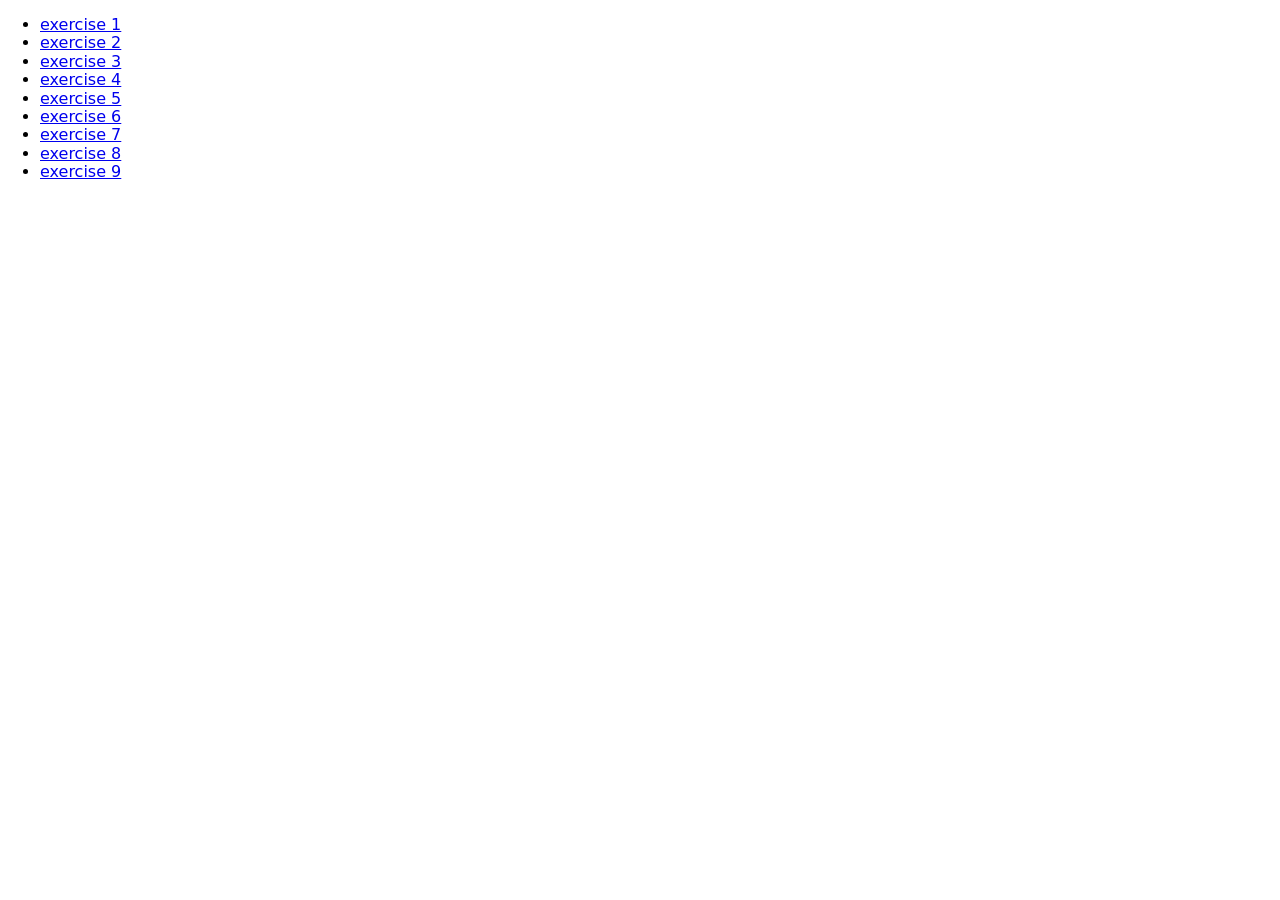
==== commit 3fc9777d: "final hw 6 commit" ====
--- a/index.html
+++ b/index.html
@@ -1,650 +1,36 @@
 <!DOCTYPE html>
-<html lang="en">
-  <head>
-    <meta charset="UTF-8" />
-    <meta name="viewport" content="width=device-width, initial-scale=1.0" />
-    <link rel="preconnect" href="https://fonts.googleapis.com" />
-    <link rel="preconnect" href="https://fonts.gstatic.com" crossorigin />
-    <link
-      href="https://fonts.googleapis.com/css2?family=Raleway:wght@800&family=Roboto:wght@400;500;700&display=swap"
-      rel="stylesheet"
-    />
-    <link
-      rel="stylesheet"
-      href="https://cdnjs.cloudflare.com/ajax/libs/modern-normalize/2.0.0/modern-normalize.min.css"
-      integrity="sha512-4xo8blKMVCiXpTaLzQSLSw3KFOVPWhm/TRtuPVc4WG6kUgjH6J03IBuG7JZPkcWMxJ5huwaBpOpnwYElP/m6wg=="
-      crossorigin="anonymous"
-      referrerpolicy="no-referrer"
-    />
-    <link rel="stylesheet" href="./css/style.css" />
-    <link rel="stylesheet" href="./css/media.css" />
-    <title>Web-Studio</title>
-  </head>
+<html lang="ru">
+    <head>
+        <meta charset="UTF-8" />
+        <meta name="viewport" content="width=device-width, initial-scale=1.0" />
+        <link rel="preconnect" href="https://fonts.googleapis.com" />
+        <link rel="preconnect" href="https://fonts.gstatic.com" crossorigin />
+        <link
+          href="https://fonts.googleapis.com/css2?family=Raleway:wght@800&family=Roboto:wght@400;500;700&display=swap"
+          rel="stylesheet"
+        />
+        <link
+          rel="stylesheet"
+          href="https://cdnjs.cloudflare.com/ajax/libs/modern-normalize/2.0.0/modern-normalize.min.css"
+          integrity="sha512-4xo8blKMVCiXpTaLzQSLSw3KFOVPWhm/TRtuPVc4WG6kUgjH6J03IBuG7JZPkcWMxJ5huwaBpOpnwYElP/m6wg=="
+          crossorigin="anonymous"
+          referrerpolicy="no-referrer"
+        />
+        <!-- <link rel="stylesheet" href="./css/style.css" /> -->
+      
+        <title>goit-js-hw-06  </title>
+      </head>
   <body>
-    <header class="header">
-      <div class="container header-container">
-        <nav class="list header-navigation">
-          <a class="logo link" href="./index.html"
-            >Web<span class="studio">Studio</span></a
-          >
-          <ul class="list list-header">
-            <li class="list-header-item">
-              <a class="header-link active-studio link" href="./index.html"
-                >Studio</a
-              >
-            </li>
-            <li class="list-header-item">
-              <a class="header-link link" href="./portfolio.html">Portfolio</a>
-            </li>
-            <li class="list-header-item">
-              <a class="header-link link" href="">Contacts</a>
-            </li>
-          </ul>
-        </nav>
-
-        <address class="address">
-          <ul class="list header-contacts-list">
-            <li class="header-contacts-item">
-              <a class="header-contacts link" href="mailto:info@devstudio.com"
-                >info@devstudio.com</a
-              >
-            </li>
-            <li class="header-contacts-item">
-              <a class="header-contacts link" href="tel:+110001111111"
-                >+11 (000) 111-11-11</a
-              >
-            </li>
-          </ul>
-        </address>
-        <button class="open-menu-btn" type="button" data-menu-open>
-          <svg class="svg-btn-open" width="32" height="22">
-            <use href="./images/icons.svg#burger"></use>
-          </svg>
-        </button>
-      </div>
-
-      <!-- MOB    visually-hidden   MODAL -->
-      <div class="mob-menu is-hidden" data-menu>
-        <!-- <button class="close-menu-btn" type="button">X</button> -->
-        <div>
-          <button type="button" class="modal-btn" data-menu-close>
-            <svg class="svg-btn-close" width="8" height="8">
-              <use href="./images/icons.svg#icon-close-black"></use>
-            </svg>
-          </button>
-
-          <ul class="list list-mob">
-            <li class="list-mob-item">
-              <a class="mob-link active-studio link" href="./index.html"
-                >Studio</a
-              >
-            </li>
-            <li class="list-mob-item">
-              <a class="mob-link link" href="./portfolio.html">Portfolio</a>
-            </li>
-            <li class="list-mob-item">
-              <a class="mob-link link" href="">Contacts</a>
-            </li>
-          </ul>
-        </div>
-
-        <div>
-          <address class="address-mob">
-            <ul class="list mob-contacts-list">
-              <li class="mob-contacts-item-tel">
-                <a class="mob-contacts-tel link" href="tel:+110001111111"
-                  >+11 (000) 111-11-11</a
-                >
-              </li>
-              <li class="mob-contacts-item-mail">
-                <a
-                  class="mob-contacts-mail link"
-                  href="mailto:info@devstudio.com"
-                  >info@devstudio.com</a
-                >
-              </li>
-            </ul>
-          </address>
-
-          <ul class="list mob-soc-list">
-            <li class="mob-soc-item">
-              <a href="" class="link mob-soc-link">
-                <svg class="icon-svg" width="24" height="24">
-                  <use href="./images/icons.svg#icon-instagram"></use>
-                </svg>
-              </a>
-            </li>
-            <li class="mob-soc-item">
-              <a href="" class="link mob-soc-link">
-                <svg class="icon-svg" width="24" height="24">
-                  <use href="./images/icons.svg#icon-twitter"></use>
-                </svg>
-              </a>
-            </li>
-            <li class="mob-soc-item">
-              <a href="" class="link mob-soc-link">
-                <svg class="icon-svg" width="24" height="24">
-                  <use href="./images/icons.svg#icon-facebook"></use>
-                </svg>
-              </a>
-            </li>
-            <li class="mob-soc-item">
-              <a href="" class="link mob-soc-link">
-                <svg class="icon-svg" width="24" height="24">
-                  <use href="./images/icons.svg#icon-linkedin"></use>
-                </svg>
-              </a>
-            </li>
-          </ul>
-        </div>
-      </div>
-    </header>
-
-    <main>
-      <section class="hero">
-        <div class="container">
-          <h1 class="hero-title">Effective Solutions for Your Business</h1>
-
-          <button class="hero-btn" type="button" data-modal-open>
-            Order Service
-          </button>
-        </div>
-      </section>
-
-      <section class="studio">
-        <div class="container">
-          <h2 class="visually-hidden" id="Studio">Studio</h2>
-          <ul class="list container-studio">
-            <li class="studio-menu-item">
-              <div class="icon-sudio">
-                <svg class="icon-svg" width="64" height="64">
-                  <use href="./images/icons.svg#icon-astronaut"></use>
-                </svg>
-              </div>
-              <h3 class="studio-subtitle">Strategy</h3>
-              <p class="studio-text">
-                Our goal is to identify the business problem to walk away with
-                the perfect and creative solution.
-              </p>
-            </li>
-            <li class="studio-menu-item">
-              <div class="icon-sudio">
-                <svg class="icon-svg" width="64" height="64">
-                  <use href="./images/icons.svg#icon-diagram"></use>
-                </svg>
-              </div>
-              <h3 class="studio-subtitle">Punctuality</h3>
-              <p class="studio-text">
-                Bring the key message to the brand's audience for the best price
-                within the shortest possible time.
-              </p>
-            </li>
-            <li class="studio-menu-item">
-              <div class="icon-sudio">
-                <svg class="icon-svg" width="64" height="64">
-                  <use href="./images/icons.svg#icon-clock"></use>
-                </svg>
-              </div>
-              <h3 class="studio-subtitle">Diligence</h3>
-              <p class="studio-text">
-                Research and confirm brands that present the strongest digital
-                growth opportunities and minimize risk.
-              </p>
-            </li>
-            <li class="studio-menu-item">
-              <div class="icon-sudio">
-                <svg class="icon-svg" width="64" height="64">
-                  <use href="./images/icons.svg#icon-antenna"></use>
-                </svg>
-              </div>
-              <h3 class="studio-subtitle">Technologies</h3>
-              <p class="studio-text">
-                Design practice focused on digital experiences. We bring forth a
-                deep passion for problem-solving.
-              </p>
-            </li>
-          </ul>
-        </div>
-      </section>
-
-      <section class="whatdoes">
-        <div class="container">
-          <h2 class="whatdoes-title">What are we doing</h2>
-          <ul class="list container-whatdoes">
-            <li class="whatdoes-menu-item">
-              <img
-                srcset="
-                  ./images/Rectangle1.jpg    1x,
-                  ./images/Rectangle1-x2.jpg 2x
-                "
-                src="./images/Rectangle1.jpg"
-                alt="Drawing Portfolio 1"
-                width="360"
-                height="300"
-              />
-            </li>
-            <li class="whatdoes-menu-item">
-              <img
-                srcset="
-                  ./images/Rectangle2.jpg    1x,
-                  ./images/Rectangle2-x2.jpg 2x
-                "
-                src="./images/Rectangle2.jpg"
-                alt="Drawing Portfolio 2"
-                width="360"
-                height="300"
-              />
-            </li>
-            <li class="whatdoes-menu-item">
-              <img
-                srcset="
-                  ./images/Rectangle3.jpg    1x,
-                  ./images/Rectangle3-x2.jpg 2x
-                "
-                src="./images/Rectangle3.jpg"
-                alt="Drawing Portfolio 3"
-                width="360"
-                height="300"
-              />
-            </li>
-          </ul>
-        </div>
-      </section>
-
-      <section class="ourteam">
-        <div class="container">
-          <h2 class="ourteam-title">Our Team</h2>
-          <ul class="list container-ourteam">
-            <li class="ourteam-meny-item">
-              <img
-                srcset="./images/Mark.jpg 1x, ./images/Mark-x2.jpg 2x"
-                src="./images/Mark.jpg"
-                alt="foto Mark"
-                width="264"
-                class="ourteam-meny-item"
-                height="260"
-              />
-              <div class="ourteam-position">
-                <h3 class="ourteam-subtitle">Mark Guerrero</h3>
-                <p class="ourteam-text">Product Designer</p>
-                <ul class="list soc-link-list">
-                  <li class="soc-link-item">
-                    <a href="" class="link soc-link">
-                      <svg class="icon-svg" width="16" height="16">
-                        <use href="./images/icons.svg#icon-instagram"></use>
-                      </svg>
-                    </a>
-                  </li>
-                  <li class="soc-link-item">
-                    <a href="" class="link soc-link">
-                      <svg class="icon-svg" width="16" height="16">
-                        <use href="./images/icons.svg#icon-twitter"></use>
-                      </svg>
-                    </a>
-                  </li>
-                  <li class="soc-link-item">
-                    <a href="" class="link soc-link">
-                      <svg class="icon-svg" width="16" height="16">
-                        <use href="./images/icons.svg#icon-facebook"></use>
-                      </svg>
-                    </a>
-                  </li>
-                  <li class="soc-link-item">
-                    <a href="" class="link soc-link">
-                      <svg class="icon-svg" width="16" height="16">
-                        <use href="./images/icons.svg#icon-linkedin"></use>
-                      </svg>
-                    </a>
-                  </li>
-                </ul>
-              </div>
-            </li>
-            <li class="ourteam-meny-item">
-              <img
-                srcset="./images/Tom.jpg 1x, ./images/Tom-x2.jpg 2x"
-                src="./images/Tom.jpg"
-                alt="foto Tom"
-                width="264"
-                class="ourteam-meny-item"
-                height="260"
-              />
-              <div class="ourteam-position">
-                <h3 class="ourteam-subtitle">Tom Ford</h3>
-                <p class="ourteam-text">Frontend Developer</p>
-                <ul class="list soc-link-list">
-                  <li class="soc-link-item">
-                    <a href="" class="link soc-link">
-                      <svg class="icon-svg" width="16" height="16">
-                        <use href="./images/icons.svg#icon-instagram"></use>
-                      </svg>
-                    </a>
-                  </li>
-                  <li class="soc-link-item">
-                    <a href="" class="link soc-link">
-                      <svg class="icon-svg" width="16" height="16">
-                        <use href="./images/icons.svg#icon-twitter"></use>
-                      </svg>
-                    </a>
-                  </li>
-                  <li class="soc-link-item">
-                    <a href="" class="link soc-link">
-                      <svg class="icon-svg" width="16" height="16">
-                        <use href="./images/icons.svg#icon-facebook"></use>
-                      </svg>
-                    </a>
-                  </li>
-                  <li class="soc-link-item">
-                    <a href="" class="link soc-link">
-                      <svg class="icon-svg" width="16" height="16">
-                        <use href="./images/icons.svg#icon-linkedin"></use>
-                      </svg>
-                    </a>
-                  </li>
-                </ul>
-              </div>
-            </li>
-            <li class="ourteam-meny-item">
-              <img
-                srcset="./images/Camila.jpg 1x, ./images/Camila-x2.jpg 2x"
-                src="./images/Camila.jpg"
-                alt="foto Camila"
-                width="264"
-                class="ourteam-meny-item"
-                height="260"
-              />
-              <div class="ourteam-position">
-                <h3 class="ourteam-subtitle">Camila Garcia</h3>
-                <p class="ourteam-text">Marketing</p>
-                <ul class="list soc-link-list">
-                  <li class="soc-link-item">
-                    <a href="" class="link soc-link">
-                      <svg class="icon-svg" width="16" height="16">
-                        <use href="./images/icons.svg#icon-instagram"></use>
-                      </svg>
-                    </a>
-                  </li>
-                  <li class="soc-link-item">
-                    <a href="" class="link soc-link">
-                      <svg class="icon-svg" width="16" height="16">
-                        <use href="./images/icons.svg#icon-twitter"></use>
-                      </svg>
-                    </a>
-                  </li>
-                  <li class="soc-link-item">
-                    <a href="" class="link soc-link">
-                      <svg class="icon-svg" width="16" height="16">
-                        <use href="./images/icons.svg#icon-facebook"></use>
-                      </svg>
-                    </a>
-                  </li>
-                  <li class="soc-link-item">
-                    <a href="" class="link soc-link">
-                      <svg class="icon-svg" width="16" height="16">
-                        <use href="./images/icons.svg#icon-linkedin"></use>
-                      </svg>
-                    </a>
-                  </li>
-                </ul>
-              </div>
-            </li>
-            <li class="ourteam-meny-item">
-              <img
-                srcset="./images/Daniel.jpg 1x, ./images/Daniel-x2.jpg 2x"
-                src="./images/Daniel.jpg"
-                alt="foto Daniel"
-                width="264"
-                class="ourteam-meny-item"
-                height="260"
-              />
-              <div class="ourteam-position">
-                <h3 class="ourteam-subtitle">Daniel Wilson</h3>
-                <p class="ourteam-text">UI Designer</p>
-                <ul class="list soc-link-list">
-                  <li class="soc-link-item">
-                    <a href="" class="link soc-link">
-                      <svg class="icon-svg" width="16" height="16">
-                        <use href="./images/icons.svg#icon-instagram"></use>
-                      </svg>
-                    </a>
-                  </li>
-                  <li class="soc-link-item">
-                    <a href="" class="link soc-link">
-                      <svg class="icon-svg" width="16" height="16">
-                        <use href="./images/icons.svg#icon-twitter"></use>
-                      </svg>
-                    </a>
-                  </li>
-                  <li class="soc-link-item">
-                    <a href="" class="link soc-link">
-                      <svg class="icon-svg" width="16" height="16">
-                        <use href="./images/icons.svg#icon-facebook"></use>
-                      </svg>
-                    </a>
-                  </li>
-                  <li class="soc-link-item">
-                    <a href="" class="link soc-link">
-                      <svg class="icon-svg" width="16" height="16">
-                        <use href="./images/icons.svg#icon-linkedin"></use>
-                      </svg>
-                    </a>
-                  </li>
-                </ul>
-              </div>
-            </li>
-          </ul>
-        </div>
-      </section>
-
-      <section class="customers">
-        <div class="container">
-          <h2 class="customers-title">Customers</h2>
-          <ul class="list customers-list">
-            <li class="customers-item">
-              <a href="" class="link customers-link">
-                <svg class="svg-customers" width="104" height="56">
-                  <use href="./images/icons.svg#icon-Logo-6"></use>
-                </svg>
-              </a>
-            </li>
-            <li class="customers-item">
-              <a href="" class="link customers-link">
-                <svg class="svg-customers" width="104" height="56">
-                  <use href="./images/icons.svg#icon-Logo-5"></use>
-                </svg>
-              </a>
-            </li>
-            <li class="customers-item">
-              <a href="" class="link customers-link">
-                <svg class="svg-customers" width="104" height="56">
-                  <use href="./images/icons.svg#icon-Logo-4"></use>
-                </svg>
-              </a>
-            </li>
-            <li class="customers-item">
-              <a href="" class="link customers-link">
-                <svg class="svg-customers" width="104" height="56">
-                  <use href="./images/icons.svg#icon-Logo-3"></use>
-                </svg>
-              </a>
-            </li>
-            <li class="customers-item">
-              <a href="" class="link customers-link">
-                <svg class="svg-customers" width="104" height="56">
-                  <use href="./images/icons.svg#icon-Logo-2"></use>
-                </svg>
-              </a>
-            </li>
-            <li class="customers-item">
-              <a href="" class="link customers-link">
-                <svg class="svg-customers" width="104" height="56">
-                  <use href="./images/icons.svg#icon-Logo-1"></use>
-                </svg>
-              </a>
-            </li>
-          </ul>
-        </div>
-      </section>
-    </main>
-
-    <footer class="footer">
-      <div class="container footer-con">
-        <div class="f-logo-p">
-          <a class="footer-logo link" href="./index.html">
-            Web<span class="footer-span">Studio</span></a
-          >
-
-          <p class="footer-text">
-            Increase the flow of customers and sales for your business with
-            digital marketing & growth solutions.
-          </p>
-        </div>
-
-        <div class="footer-list-link">
-          <p class="footer-text-soc">Social media</p>
-          <ul class="list footer-list">
-            <li class="footer-item">
-              <a href="" class="link footer-soc-link">
-                <svg class="icon-svg" width="24" height="24">
-                  <use href="./images/icons.svg#icon-instagram"></use>
-                </svg>
-              </a>
-            </li>
-            <li class="footer-item">
-              <a href="" class="link footer-soc-link">
-                <svg class="icon-svg" width="24" height="24">
-                  <use href="./images/icons.svg#icon-twitter"></use>
-                </svg>
-              </a>
-            </li>
-            <li class="footer-item">
-              <a href="" class="link footer-soc-link">
-                <svg class="icon-svg" width="24" height="24">
-                  <use href="./images/icons.svg#icon-facebook"></use>
-                </svg>
-              </a>
-            </li>
-            <li class="footer-item">
-              <a href="" class="link footer-soc-link">
-                <svg class="icon-svg" width="24" height="24">
-                  <use href="./images/icons.svg#icon-linkedin"></use>
-                </svg>
-              </a>
-            </li>
-          </ul>
-        </div>
-        <div class="footer-subscribe">
-          <p class="footer-subscribe-text">Subscribe</p>
-          <form class="footer-subscribe-form">
-            <label for="subscribe-email" class="subscribe-email">
-              <input
-                name="subscribe-email"
-                type="email"
-                id="subscribe-email"
-                class="subscribe-iput"
-                placeholder="E-mail"
-              />
-            </label>
-            <button type="submit" class="footer-subscribe-btn">
-              Subscribe
-              <svg class="svg-footer-btn" width="24" height="24">
-                <use href="./images/icons.svg#icon-icon-send"></use>
-              </svg>
-            </button>
-          </form>
-        </div>
-      </div>
-    </footer>
-
-    <!-- MODAL -->
-    <div class="backdrop is-hidden" data-modal>
-      <div class="modal">
-        <button type="button" class="modal-btn" data-modal-close>
-          <svg class="svg-btn-close" width="8" height="8">
-            <use href="./images/icons.svg#icon-close-black"></use>
-          </svg>
-        </button>
-        <p class="footer-text-soc madal-title">
-          Leave your contacts and we will call you back
-        </p>
-
-        <form class="madal-form">
-          <div class="modal-filed">
-            <label for="user-name" class="input-text">Name</label>
-            <div class="icon-absolut">
-              <input
-                class="modal-input"
-                type="text"
-                name="user-name"
-                id="user-name"
-              />
-              <svg class="svg-input-icon" width="18" height="24">
-                <use href="./images/icons.svg#icon-V1"></use>
-              </svg>
-            </div>
-          </div>
-          <div class="modal-filed">
-            <label for="user-phone" class="input-text">Phone</label>
-            <div class="icon-absolut">
-              <input
-                class="modal-input"
-                type="tel"
-                name="user-phone"
-                id="user-phone"
-              />
-              <svg class="svg-input-icon" width="18" height="24">
-                <use href="./images/icons.svg#icon-V2"></use>
-              </svg>
-            </div>
-          </div>
-          <div class="modal-filed">
-            <label for="user-email" class="input-text">Email</label>
-            <div class="icon-absolut">
-              <input
-                class="modal-input"
-                type="email"
-                name="user-email"
-                id="user-email"
-              />
-              <svg class="svg-input-icon" width="18" height="24">
-                <use href="./images/icons.svg#icon-V3"></use>
-              </svg>
-            </div>
-          </div>
-
-          <div class="modal-com-agree">
-            <label for="user-comment" class="input-text">Comment</label>
-            <textarea
-              id="user-comment"
-              class="more-text"
-              name="user-comment"
-              placeholder="Text input"
-            ></textarea>
-          </div>
-          <div class="modal-com-checkbox">
-            <input
-              type="checkbox"
-              id="user-privacy"
-              name="user-privacy"
-              class="modal-checkbox visually-hidden"
-              value="true"
-            />
-            <label for="user-privacy" class="modal-check">
-              <span class="privacy-span">
-                <svg class="check-icon" width="10" height="8">
-                  <use href="./images/icons.svg#icon-vector"></use>
-                </svg>
-              </span>
-              I accept the terms and conditions of the
-              <a href="" class="modal-check privacy-polisi">Privacy Policy</a>
-            </label>
-          </div>
-          <div class="madal-sent">
-            <button type="submit" class="madal-sent-btn">Send</button>
-          </div>
-        </form>
-      </div>
-    </div>
-    <script src="./js/modal.js"></script>
-    <script src="./js/menu.js"></script>
+    <ul>
+      <li><a href="exercise1.html">exercise 1</a></li>
+      <li><a href="exercise2.html">exercise 2</a></li>
+      <li><a href="exercise3.html">exercise 3</a></li>
+      <li><a href="exercise4.html">exercise 4</a></li>
+      <li><a href="exercise5.html">exercise 5</a></li>
+      <li><a href="exercise6.html">exercise 6</a></li>
+      <li><a href="exercise7.html">exercise 7</a></li>
+      <li><a href="exercise8.html">exercise 8</a></li>
+      <li><a href="exercise9.html">exercise 9</a></li>   
+    </ul>
   </body>
-</html>
+</html>
--- a/css/style.css
+++ b/css/style.css
@@ -11,6 +11,7 @@
   font-family: 'Roboto', sans-serif;
   color: #434455;
   background-color: var(--second-color);
+  background: linear-gradient(rgb(14, 64, 129), rgb(49, 51, 34)) no-repeat;
 }
 
 p,
@@ -28,928 +29,26 @@
 }
 img {
   display: block;
+  border-radius: 50%;
 }
 
-.logo {
-  font-family: 'Raleway', sans-serif;
-  font-weight: 800;
-  font-size: 18px;
-  line-height: 1.17;
-  text-transform: uppercase;
-  letter-spacing: 0.03em;
-  color: var(--another-color);
-
-  /* margin-right: 76px; */
-}
-.list {
+.gallery {
+  display: flex;
+  gap: 50px;
+  flex-direction: column;
   list-style-type: none;
   padding-left: 0;
-  margin: 0;
-}
-.link {
-  text-decoration: none;
+  margin: 20;
 }
 
-.container {
-  width: 100%;
-  max-width: 1158px;
-  padding-left: 15px;
-  padding-right: 15px;
-  margin: 0 auto;
-  /* outline: 2px solid red; */
-}
-.header {
-  box-shadow: 0px 2px 1px rgba(46, 47, 66, 0.08),
-    0px 1px 1px rgba(46, 47, 66, 0.16), 0px 1px 6px rgba(46, 47, 66, 0.08);
-}
-.header-container {
-  display: flex;
-  align-items: center;
-
-  justify-content: space-between;
-}
-.list-header {
-  display: none;
-}
-.address {
-  display: none;
+#validation-input {
+  border: 3px solid #bdbdbd;
 }
 
-.header-navigation {
-  display: flex;
-  align-items: center;
+#validation-input.valid {
+  border-color: #4caf50;
 }
 
-.header-link {
-  padding: 24px 0;
-  color: #434455;
-  font-weight: 500;
-  font-size: 16px;
-  line-height: 1.5;
-  letter-spacing: 0.02em;
-
-  /* NEW */
-  display: block;
-  width: 100%;
-  position: relative;
-  transition-property: color;
-  transition-duration: 250ms;
-  transition-timing-function: cubic-bezier(0.4, 0, 0.2, 1);
-}
-
-span {
-  color: var(--primari-color);
-}
-
-.header {
-  border-bottom: 1px solid #e7e9fc;
-}
-
-/* MOB-MODAL */
-.open-menu-btn {
-  padding: 24px 0;
-  border: none;
-  background-color: transparent;
-}
-.mob-link.modal-active-portfolio {
-  color: #404bbf;
-}
-.mob-menu {
-  display: flex;
-  flex-direction: column;
-  justify-content: space-between;
-  overflow: auto;
-  top: 0;
-  z-index: 999;
-  padding: 24px 0 40px 40px;
-  position: fixed;
-  width: 100vw;
-  height: 100vh;
-  background: #fff;
-  box-shadow: 0px 1px 6px 0px rgba(46, 47, 66, 0.08),
-    0px 1px 1px 0px rgba(46, 47, 66, 0.16),
-    0px 2px 1px 0px rgba(46, 47, 66, 0.08);
-}
-
-.close-menu-btn {
-}
-.list {
-}
-.list-mob {
-  padding-top: 80px;
-  margin-bottom: 20px;
-}
-.list-mob-item:not(:last-child) {
-  margin-bottom: 40px;
-}
-.mob-link {
-  font-size: 36px;
-  font-weight: 700;
-  line-height: 1.11;
-
-  text-transform: capitalize;
-  color: #2e2f42;
-}
-.active-studio {
-  color: #404bbf;
-}
-.link {
-}
-.address-mob {
-}
-.mob-contacts-list {
-  font-style: normal;
-}
-.mob-contacts-item-mail {
-  margin-bottom: 48px;
-  max-width: 192px;
-}
-
-.mob-contacts-mail {
-  color: #434455;
-  font-size: 20px;
-  font-weight: 500;
-  line-height: 1.2;
-}
-
-.mob-contacts-item-tel {
-  font-size: 26px;
-  font-weight: 700;
-  line-height: 1.11;
-  text-transform: capitalize;
-  margin-bottom: 40px;
-}
-
-.mob-contacts-tel {
-  color: #4d5ae5;
-}
-.mob-contacts-mail {
-  color: #434455;
-  font-size: 20px;
-  font-weight: 500;
-  line-height: 1.2;
-}
-.mob-link:is(:hover, :focus) {
-  color: #404bbf;
-}
-.mob-contacts-mail.link:is(:hover, :focus) {
-  color: #404bbf;
-}
-.mob-soc-list {
-  display: flex;
-  /* gap: 56px; */
-  gap: 35px;
-}
-.mob-soc-item {
-  display: flex;
-  width: 40px;
-  height: 40px;
-}
-.mob-soc-link {
-  display: flex;
-  width: 100%;
-  height: 100%;
-  background: #4d5ae5;
-  border-radius: 50%;
-  justify-content: center;
-  align-items: center;
-  transition-property: background-color;
-  transition-duration: 250ms;
-  transition-timing-function: cubic-bezier(0.4, 0, 0.2, 1);
-}
-.mob-soc-link:is(:hover, :focus) {
-  background-color: #31d0aa;
-}
-
-.hero {
-  /* background-color: var(--primari-color); */
-  background-image: linear-gradient(
-      rgba(46, 47, 66, 0.7),
-      rgba(46, 47, 66, 0.7)
-    ),
-    url(../images/hero-mob-x1.jpg);
-  background-repeat: no-repeat;
-  background-position: center;
-  background-size: cover;
-  max-width: 1440px;
-  padding: 112px 0;
-  margin: auto;
-}
-@media (min-device-pixel-ratio: 2),
-  (min-resolution: 192dpi),
-  (min-resolution: 2dppx) {
-  .hero {
-    background-image: linear-gradient(
-        rgba(46, 47, 66, 0.7),
-        rgba(46, 47, 66, 0.7)
-      ),
-      url(../images/hero-mob-x2.jpg);
-  }
-}
-
-.hero-title {
-  font-weight: 700;
-  font-size: 36px;
-  line-height: 1.1;
-  letter-spacing: 0.72px;
-  text-align: center;
-  color: var(--second-color);
-  max-width: 320px;
-  margin: 0 auto;
-  margin-bottom: 72px;
-  text-transform: capitalize;
-}
-
-.hero-btn {
-  font-family: 'Roboto', sans-serif;
-  font-weight: 500;
-  font-size: 16px;
-  line-height: 1.5;
-  letter-spacing: 0.04em;
-  cursor: pointer;
-  color: var(--second-color);
-  background-color: #4d5ae5;
-  display: block;
-  margin: 0 auto;
-  min-width: 169px;
-  height: 56px;
-  border: none;
-  border-radius: 4px;
-  transition-property: background-color;
-  transition-duration: 250ms;
-  transition-timing-function: cubic-bezier(0.4, 0, 0.2, 1);
-  /* box-shadow: 0px 4px 4px rgba(0, 0, 0, 0.15); */
-}
-.hero-btn:is(:hover, :focus) {
-  background-color: #404bbf;
-}
-
-.studio {
-  padding: 96px 0;
-}
-
-.visually-hidden {
-  position: absolute;
-  width: 1px;
-  height: 1px;
-  margin: -1px;
-  border: 0;
-  padding: 0;
-
-  white-space: nowrap;
-  clip-path: inset(100%);
-  clip: rect(0 0 0 0);
-  overflow: hidden;
-}
-
-.container-studio {
-  display: flex;
-  flex-wrap: wrap;
-  gap: 72px;
-  /* padding-top: 96px; */
-}
-.studio-menu-item {
-  width: 100%;
-  /* width: calc((100% - 72px) / 4); */
-}
-.icon-sudio {
-  display: none;
-  width: 264px;
-  height: 112px;
-  padding-top: 0;
-  justify-content: center;
-  align-items: center;
-  background: #f4f4fd;
-  border-radius: 4px;
-  margin-bottom: 8px;
-}
-.studio-subtitle {
-  color: var(--primari-color);
-  text-align: center;
-  font-weight: 700;
-  font-size: 36px;
-  line-height: 1.1;
-  letter-spacing: 0.72px;
-  /* letter-spacing: 0.02em; */
-  text-transform: capitalize;
-  color: var(--primari-color);
-  margin-bottom: 8px;
-  align-items: center;
-  justify-content: center;
-}
-
-.studio-text {
-  color: var(--text-color);
-  font-size: 16px;
-  font-weight: 500;
-  line-height: 1.5;
-  letter-spacing: 0.32px;
-}
-.whatdoes {
-  padding-bottom: 120px;
-}
-.container-whatdoes {
-  display: flex;
-  gap: 24px;
-  margin-right: 0;
-  padding: 0;
-  margin: 0;
-}
-
-.whatdoes-title {
-  font-weight: 700;
-  font-size: 36px;
-  line-height: 1.11;
-  letter-spacing: 0.02em;
-  text-transform: capitalize;
-  text-align: center;
-  color: var(--primari-color);
-  margin-bottom: 72px;
-}
-
-.ourteam {
-  background-color: var(--text-color-f);
-  padding: 96px 0;
-}
-.container-ourteam {
-  display: flex;
-  flex-wrap: wrap;
-  gap: 72px;
-  margin: 0;
-  padding-left: 0;
-
-  align-items: center;
-  justify-content: center;
-}
-.ourteam-title {
-  font-weight: 700;
-  font-size: 36px;
-  line-height: 1.11;
-  letter-spacing: 0.02em;
-  text-transform: capitalize;
-  text-align: center;
-  color: var(--primari-color);
-  margin-bottom: 72px;
-}
-.ourteam-meny-item {
-  background-color: #ffffff;
-  border-radius: 0px 0px 4px 4px;
-  box-shadow: 0px 1px 6px rgba(46, 47, 66, 0.08),
-    0px 1px 1px rgba(46, 47, 66, 0.16), 0px 2px 1px rgba(46, 47, 66, 0.08);
-}
-
-.ourteam-subtitle {
-  font-weight: 500;
-  font-size: 20px;
-  line-height: 1.2;
-  letter-spacing: 0.02em;
-  color: var(--primari-color);
-  text-align: center;
-  margin-bottom: 8px;
-}
-.ourteam-text {
-  font-weight: 400;
-  font-size: 16px;
-  line-height: 1.5;
-  letter-spacing: 0.02em;
-  color: #434455;
-  text-align: center;
-  margin-bottom: 8px;
-}
-.ourteam-position {
-  /* position: relative; */
-  padding: 32px 0;
-}
-.soc-link-list {
-  display: flex;
-  gap: 24px;
-  justify-content: center;
-}
-.soc-link-item {
-  display: flex;
-  width: 40px;
-  height: 40px;
-}
-.soc-link {
-  display: flex;
-  width: 100%;
-  height: 100%;
-  background: #4d5ae5;
-  border-radius: 50%;
-  justify-content: center;
-  align-items: center;
-  transition-property: background-color;
-  transition-duration: 250ms;
-  transition-timing-function: cubic-bezier(0.4, 0, 0.2, 1);
-}
-.soc-link:is(:hover, :focus) {
-  background-color: #404bbf;
-}
-.icon-svg {
-  display: flex;
-  justify-content: center;
-  align-items: center;
-  fill: #f4f4fd;
-}
-
-.customers-title {
-  font-weight: 700;
-  font-size: 36px;
-  line-height: 1.11;
-  letter-spacing: 0.02em;
-  text-transform: capitalize;
-  text-align: center;
-  color: var(--primari-color);
-  margin-bottom: 72px;
-}
-.customers {
-  padding-top: 96px;
-  padding-bottom: 96px;
-}
-.customers-list {
-  display: flex;
-  gap: 88px 16px;
-  flex-wrap: wrap;
-}
-.customers-item {
-  height: 88px;
-  width: calc((100% - 16px) / 2);
-}
-.customers-link {
-  display: flex;
-  width: 100%;
-  height: 100%;
-  border: 1px solid #8e8f99;
-  border-radius: 4px;
-  justify-content: center;
-  align-items: center;
-  color: #8e8f99;
-  transition: border-color 250ms cubic-bezier(0.4, 0, 0.2, 1),
-    color 250ms cubic-bezier(0.4, 0, 0.2, 1);
-}
-.svg-customers {
-  fill: currentColor;
-}
-.customers-link:is(:hover, :focus) {
-  color: #404bbf;
-  border-color: #404bbf;
-}
-
-.footer {
-  background-color: var(--primari-color);
-  padding: 100px 0;
-}
-.footer-logo {
-  display: inline-block;
-  margin-bottom: 16px;
-}
-
-.footer-logo.link {
-  font-family: 'Raleway', sans-serif;
-  font-weight: 800;
-  font-size: 18px;
-  text-transform: uppercase;
-  letter-spacing: 0.03em;
-  line-height: 1.17;
-  color: var(--another-color);
-}
-.footer-logo span {
-  color: var(--another-color);
-}
-.link {
-  text-decoration: none;
-  letter-spacing: 0.03em;
-}
-.footer .footer-span {
-  color: #f4f4fd;
-}
-.footer-con {
-  display: flex;
-  flex-direction: column;
-  align-items: baseline;
-}
-
-.f-logo-p {
-  display: block;
-  margin: 0 auto;
-}
-a.footer-logo.link {
-  display: flex;
-  justify-content: center;
-}
-.footer-text {
-  font-weight: 400;
-  font-size: 16px;
-  line-height: 1.5;
-  letter-spacing: 0.02em;
-  color: var(--text-color-f);
-  display: block;
-  margin: 0 auto;
-  margin-bottom: 72px;
-}
-.footer-text-soc {
-  margin-bottom: 16px;
-  font-weight: 500;
-  font-size: 16px;
-  line-height: 1.5;
-  letter-spacing: 0.02em;
-  color: var(--second-color);
-  text-align: center;
-}
-
-.footer-list {
-  display: flex;
-  gap: 16px;
-}
-.footer-list-link {
-  display: block;
-  margin: 0 auto;
-  margin-bottom: 72px;
-}
-.footer-item {
-  display: flex;
-  width: 40px;
-  height: 40px;
-}
-.footer-soc-link {
-  display: flex;
-  width: 100%;
-  height: 100%;
-  background: #4d5ae5;
-  border-radius: 50%;
-  justify-content: center;
-  align-items: center;
-  transition-property: background-color;
-  transition-duration: 250ms;
-  transition-timing-function: cubic-bezier(0.4, 0, 0.2, 1);
-}
-
-.footer-soc-link:is(:hover, :focus) {
-  background-color: #31d0aa;
-}
-/*--------------------- portfolio -----------------*/
-/* .portfolio-listbtn-item {
-  transition: color 250ms cubic-bezier(0.4, 0, 0.2, 1),
-    background-color 250ms cubic-bezier(0.4, 0, 0.2, 1),
-    border-color 250ms cubic-bezier(0.4, 0, 0.2, 1),
-    box-shadow 250ms cubic-bezier(0.4, 0, 0.2, 1);
-} */
-.listbtn {
-  font-family: 'Roboto', sans-serif;
-  font-weight: 500;
-  font-size: 16px;
-  line-height: 1.5;
-  letter-spacing: 0.04em;
-  background-color: var(--text-color-f);
-  cursor: pointer;
-  color: var(--another-color);
-  border-radius: 4px;
-  padding: 12px 24px;
-  border: var(--color-border-btn);
-  transition: color 250ms cubic-bezier(0.4, 0, 0.2, 1),
-    background-color 250ms cubic-bezier(0.4, 0, 0.2, 1),
-    border-color 250ms cubic-bezier(0.4, 0, 0.2, 1),
-    box-shadow 250ms cubic-bezier(0.4, 0, 0.2, 1);
-}
-
-.listbtn.actv:is(:hover, :focus) {
-  background-color: #404bbf;
-  color: #ffffff;
-  border: 1px solid transparent;
-  box-shadow: 0px 3px 1px rgba(0, 0, 0, 0.1), 0px 2px 1px rgba(0, 0, 0, 0.08),
-    0px 2px 2px rgba(0, 0, 0, 0.12);
-}
-
-.rowpictures-title {
-  font-weight: 500;
-  font-size: 20px;
-  line-height: 1.2;
-  letter-spacing: 0.02em;
-  color: var(--primari-color);
-  margin-bottom: 8px;
-}
-.rowpictures-text {
-  font-weight: 400;
-  font-size: 16px;
-  line-height: 1.5;
-  letter-spacing: 0.02em;
-  color: var(--text-color);
-}
-.portfolio {
-  padding-top: 96px;
-  padding-bottom: 120px;
-}
-.portfolio-listbtn {
-  display: flex;
-  flex-wrap: wrap;
-  margin-bottom: 72px;
-  gap: 24px;
-  justify-content: center;
-  padding-left: 0;
-}
-.portfolio-link {
-  display: block;
-  transition: box-shadow 250ms cubic-bezier(0.4, 0, 0.2, 1);
-}
-.portfolio-link:is(:hover, :focus) {
-  box-shadow: 0px 1px 6px rgba(46, 47, 66, 0.08),
-    0px 1px 1px rgba(46, 47, 66, 0.16), 0px 2px 1px rgba(46, 47, 66, 0.08);
-}
-.portfolio-link:is(:hover, :focus) .portfolio-text {
-  transform: translateY(0%);
-}
-
-.portfolio-img {
-  position: relative;
-  overflow: hidden;
-}
-.portfolio-list-rowpictures {
-  display: flex;
-  flex-wrap: wrap;
-  gap: 24px;
-  row-gap: 48px;
-}
-.portfolio-text {
-  position: absolute;
-  color: var(--text-color-f);
-  top: 0;
-  font-size: 16px;
-  line-height: 1.5;
-  letter-spacing: 0.02em;
-  padding: 40px 32px;
-  background-color: #4d5ae5;
-  height: 100%;
-  width: 100%;
-  transform: translateY(100%);
-  transition: transform 250ms cubic-bezier(0.4, 0, 0.2, 1);
-}
-.portfolio-name {
-  padding: 32px 16px;
-  border: 1px solid #e7e9fc;
-  border-top: none;
-}
-.footer-text {
-  max-width: 264px;
-}
-/* ------------------Modal-------------- */
-
-.backdrop {
-  position: fixed;
-  top: 0;
-  left: 0;
-  width: 100%;
-  height: 100%;
-  background-color: rgba(46, 47, 66, 0.4);
-  transition: opacity 250ms cubic-bezier(0.4, 0, 0.2, 1),
-    visibility 250ms cubic-bezier(0.4, 0, 0.2, 1);
-}
-.modal {
-  width: 392px;
-  height: 584px;
-  position: absolute;
-  top: 50%;
-  left: 50%;
-  transform: translate(-50%, -50%) scale(1);
-  background: #fcfcfc;
-  box-shadow: 0px 1px 1px rgba(0, 0, 0, 0.14), 0px 1px 3px rgba(0, 0, 0, 0.12),
-    0px 2px 1px rgba(0, 0, 0, 0.2);
-  border-radius: 4px;
-  transition: transform 250ms cubic-bezier(0.4, 0, 0.2, 1);
-  padding: 72px 16px 16px 16px;
-}
-.is-hidden {
-  opacity: 0;
-  visibility: hidden;
-  pointer-events: none;
-}
-
-.modal-btn {
-  display: flex;
-  position: absolute;
-  right: 24px;
-  top: 24px;
-  width: 24px;
-  height: 24px;
-  border-radius: 50%;
-  align-items: center;
-  justify-content: center;
-  background-color: #e7e9fc;
-  border: 1px solid rgba(0, 0, 0, 0.1);
-  padding: 0;
-  cursor: pointer;
-  transition: background-color 250ms cubic-bezier(0.4, 0, 0.2, 1),
-    border 250ms cubic-bezier(0.4, 0, 0.2, 1);
-}
-
-.modal-btn:is(:hover, :focus) {
-  background-color: #404bbf;
-  border: none;
-}
-.svg-btn-close {
-  transition: fill 250ms cubic-bezier(0.4, 0, 0.2, 1);
-}
-.modal-btn:is(:hover, :focus) .svg-btn-close {
-  fill: #ffffff;
-}
-
-p.madal-title {
-  font-style: normal;
-  font-weight: 500;
-  font-size: 16px;
-  line-height: 1.5;
-  text-align: center;
-  letter-spacing: 0.02em;
-  color: var(--primari-color);
-}
-
-.modal-input {
-  width: 100%;
-  height: 40px;
-  border: 1px solid rgba(46, 47, 66, 0.4);
-  border-radius: 4px;
-  padding-left: 38px;
-  outline: transparent;
-  background: transparent;
-  transition: border-color 250ms cubic-bezier(0.4, 0, 0.2, 1);
-}
-.input-text {
-  display: block;
-  font-weight: 400;
-  font-size: 12px;
-  line-height: 1.17;
-  letter-spacing: 0.04em;
-  color: #8e8f99;
-  margin-bottom: 4px;
-}
-.icon-absolut {
-  position: relative;
-}
-.svg-input-icon {
-  fill: var(--primari-color);
-  position: absolute;
-  left: 16px;
-  top: 50%;
-  transform: translateY(-50%);
-  transition: fill 250ms cubic-bezier(0.4, 0, 0.2, 1);
-}
-.modal-filed {
-  margin-bottom: 8px;
-}
-/* .modal-filed :nth-child() {
-  margin-bottom: 16px;
-} */
-
-.modal-input:focus-within {
-  border: 1px solid var(--another-color);
-}
-.modal-input:focus-within + .svg-input-icon {
-  fill: var(--another-color);
-}
-.more-text {
-  width: 100%;
-  height: 120px;
-  padding: 8px 16px;
-  resize: none;
-  outline: transparent;
-  border: 1px solid rgba(46, 47, 66, 0.4);
-  border-radius: 4px;
-  background: transparent;
-  transition: border-color 250ms cubic-bezier(0.4, 0, 0.2, 1);
-  font-size: 12px;
-  line-height: 1.17;
-  letter-spacing: 0.04em;
-  color: rgba(46, 47, 66, 0.4);
-}
-.more-text:focus-within {
-  border: 1px solid var(--another-color);
-}
-.modal-com-agree {
-  margin-bottom: 16px;
-}
-/* .more-text::placeholder {
-  font-size: 12px;
-  line-height: 1.17;
-  letter-spacing: 0.04em;
-  color: rgba(46, 47, 66, 0.4);
-} */
-
-.check-icon {
-  /* fill: #e90738; */
-}
-.modal-check span {
-  width: 16px;
-  height: 16px;
-  border: 1px solid rgba(46, 47, 66, 0.4);
-  border-radius: 2px;
-  margin-right: 8px;
-  display: inline-flex;
-  align-items: center;
-  justify-content: center;
-  fill: transparent;
-  transition: background-color 250ms cubic-bezier(0.4, 0, 0.2, 1),
-    border 250ms cubic-bezier(0.4, 0, 0.2, 1),
-    fill 250ms cubic-bezier(0.4, 0, 0.2, 1);
-}
-
-.modal-check {
-  font-weight: 400;
-  font-size: 12px;
-  line-height: 1.17;
-  letter-spacing: 0.04em;
-  color: #8e8f99;
-}
-.modal-checkbox:checked + .modal-check span {
-  background-color: #404bbf;
-  fill: #f4f4fd;
-  border: none;
-}
-.privacy-polisi {
-  text-decoration-line: underline;
-  line-height: 1.33;
-  color: var(--another-color);
-}
-.modal-com-checkbox {
-  margin-bottom: 24px;
-}
-
-.madal-sent-btn {
-  font-weight: 500;
-  font-size: 16px;
-  line-height: 1.5;
-  letter-spacing: 0.04em;
-  color: #ffffff;
-  min-width: 169px;
-  height: 56px;
-  background-color: var(--another-color);
-  box-shadow: 0px 4px 4px rgba(0, 0, 0, 0.15);
-  border-radius: 4px;
-  cursor: pointer;
-  border: none;
-  display: block;
-  margin: 0 auto;
-  transition: background-color 250ms cubic-bezier(0.4, 0, 0.2, 1);
-}
-.madal-sent-btn:is(:hover, :focus),
-.footer-subscribe-btn:is(:hover, :focus) {
-  background-color: #404bbf;
-}
-.footer-subscribe {
-  margin: 0 auto;
-}
-.footer-subscribe-text {
-  font-weight: 500;
-  font-size: 16px;
-  line-height: 1.5;
-  letter-spacing: 0.02em;
-  color: #ffffff;
-  margin-bottom: 16px;
-  text-align: center;
-}
-.footer-subscribe-form {
-  display: flex;
-  flex-direction: column;
-  gap: 16px;
-  width: 100%;
-}
-
-.subscribe-iput {
-  font-size: 12px;
-  line-height: 1.5;
-  letter-spacing: 0.04em;
-  min-width: 264px;
-
-  height: 40px;
-  background-color: transparent;
-  border: 1px solid #ffffff;
-  filter: drop-shadow(0px 4px 4px rgba(0, 0, 0, 0.15));
-  border-radius: 4px;
-  padding-left: 16px;
-  color: #ffffff;
-}
-.subscribe-iput::placeholder {
-  color: #ffffff;
-}
-.footer-subscribe-btn {
-  display: flex;
-  align-items: center;
-  justify-content: center;
-  max-width: 165px;
-  height: 40px;
-  font-weight: 500;
-  font-size: 16px;
-  line-height: 1.5;
-  letter-spacing: 0.04em;
-  color: #ffffff;
-  background: #4d5ae5;
-  border-radius: 4px;
-  cursor: pointer;
-  border: none;
-  transition: background-color 250ms cubic-bezier(0.4, 0, 0.2, 1);
-  margin: 0 auto;
-  padding: 0 24px;
-}
-
-.svg-footer-btn {
-  margin-left: 16px;
-  fill: #ffffff;
-}
+#validation-input.invalid {
+  border-color: #f44336;
+}
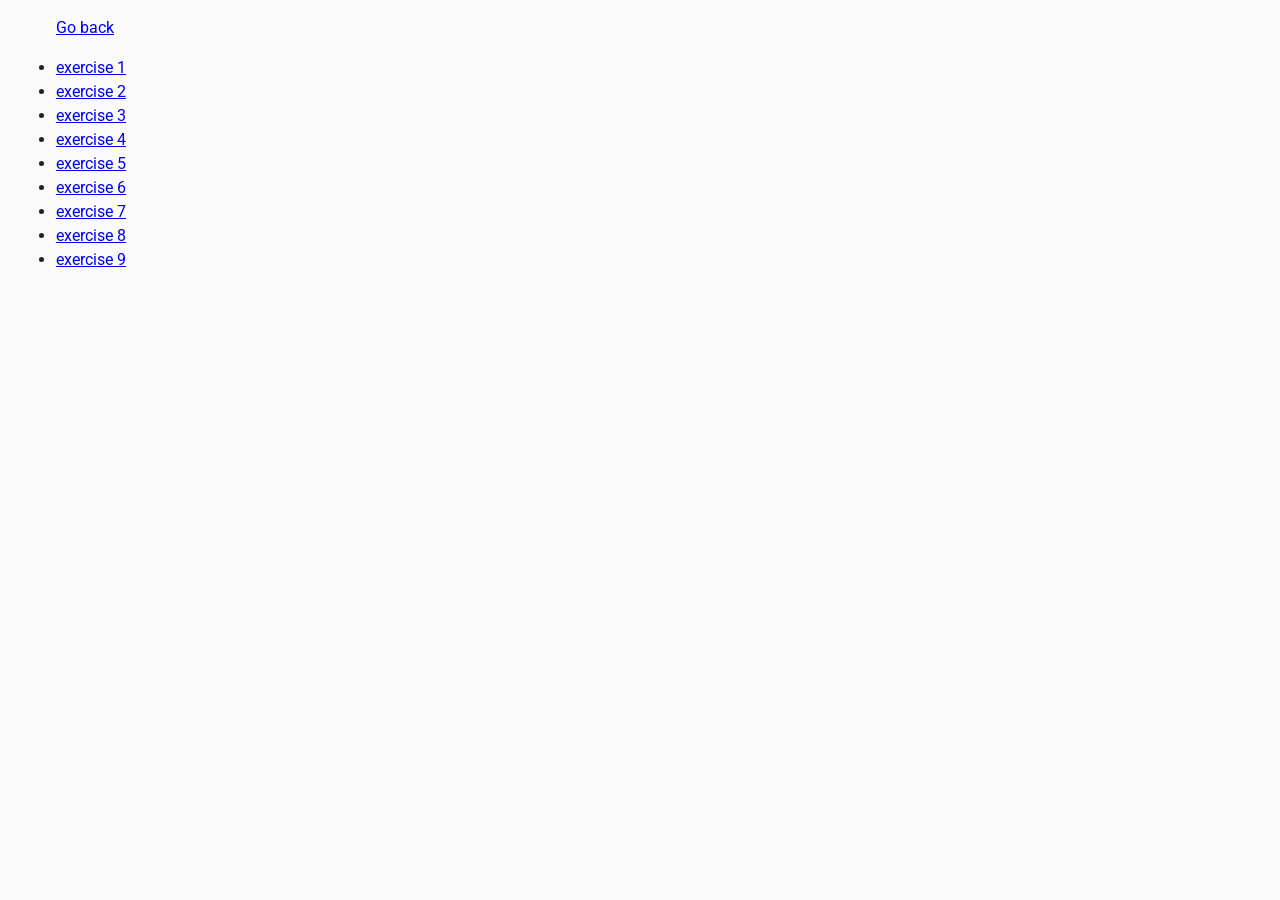
==== commit c4523088: "retry hw 6 retry" ====
--- a/index.html
+++ b/index.html
@@ -16,12 +16,13 @@
           crossorigin="anonymous"
           referrerpolicy="no-referrer"
         />
-        <!-- <link rel="stylesheet" href="./css/style.css" /> -->
+        <link rel="stylesheet" href="css/common.css" />
       
         <title>goit-js-hw-06  </title>
       </head>
   <body>
     <ul>
+      <p><a href="index.html">Go back</a></p>
       <li><a href="exercise1.html">exercise 1</a></li>
       <li><a href="exercise2.html">exercise 2</a></li>
       <li><a href="exercise3.html">exercise 3</a></li>
--- a/css/common.css
+++ b/css/common.css
@@ -0,0 +1,48 @@
+* {
+    box-sizing: border-box;
+  }
+  
+  body {
+    margin: 16px;
+    font-family: -apple-system, BlinkMacSystemFont, 'Segoe UI', Roboto, Oxygen,
+      Ubuntu, Cantarell, 'Open Sans', 'Helvetica Neue', sans-serif;
+    -webkit-font-smoothing: antialiased;
+    -moz-osx-font-smoothing: grayscale;
+    background-color: #fafafa;
+    color: #212121;
+    line-height: 1.5;
+  }
+  img {
+    display: block;
+    border-radius: 50%;
+  }
+  
+  .gallery {
+    display: flex;
+    gap: 50px;
+    flex-direction: column;
+    list-style-type: none;
+    padding-left: 0;
+    margin: 20;
+  }
+  input {
+    padding: 8px;
+    font: inherit;
+  }
+  
+  button {
+    padding: 8px 12px;
+    cursor: pointer;
+  }
+  
+  #validation-input {
+    border: 3px solid #bdbdbd;
+  }
+  
+  #validation-input.valid {
+    border-color: #4caf50;
+  }
+  
+  #validation-input.invalid {
+    border-color: #f44336;
+  }
